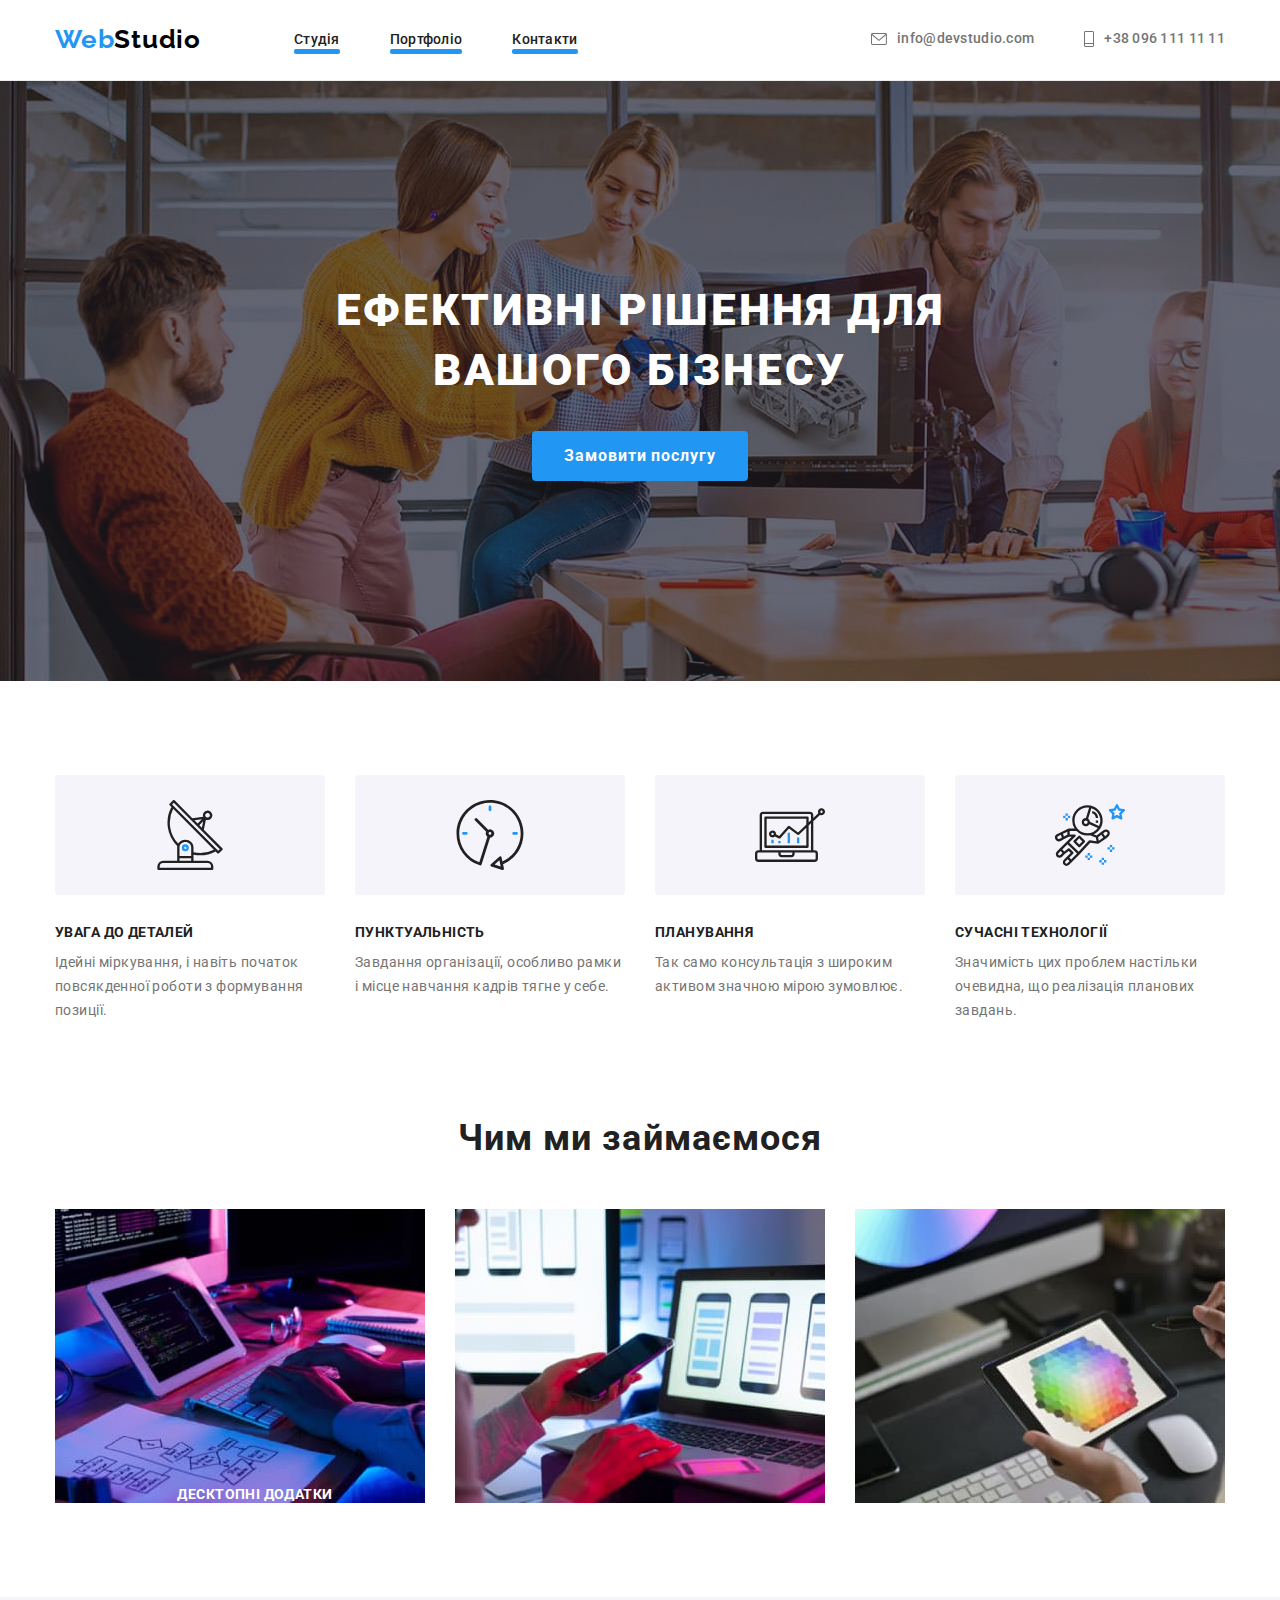
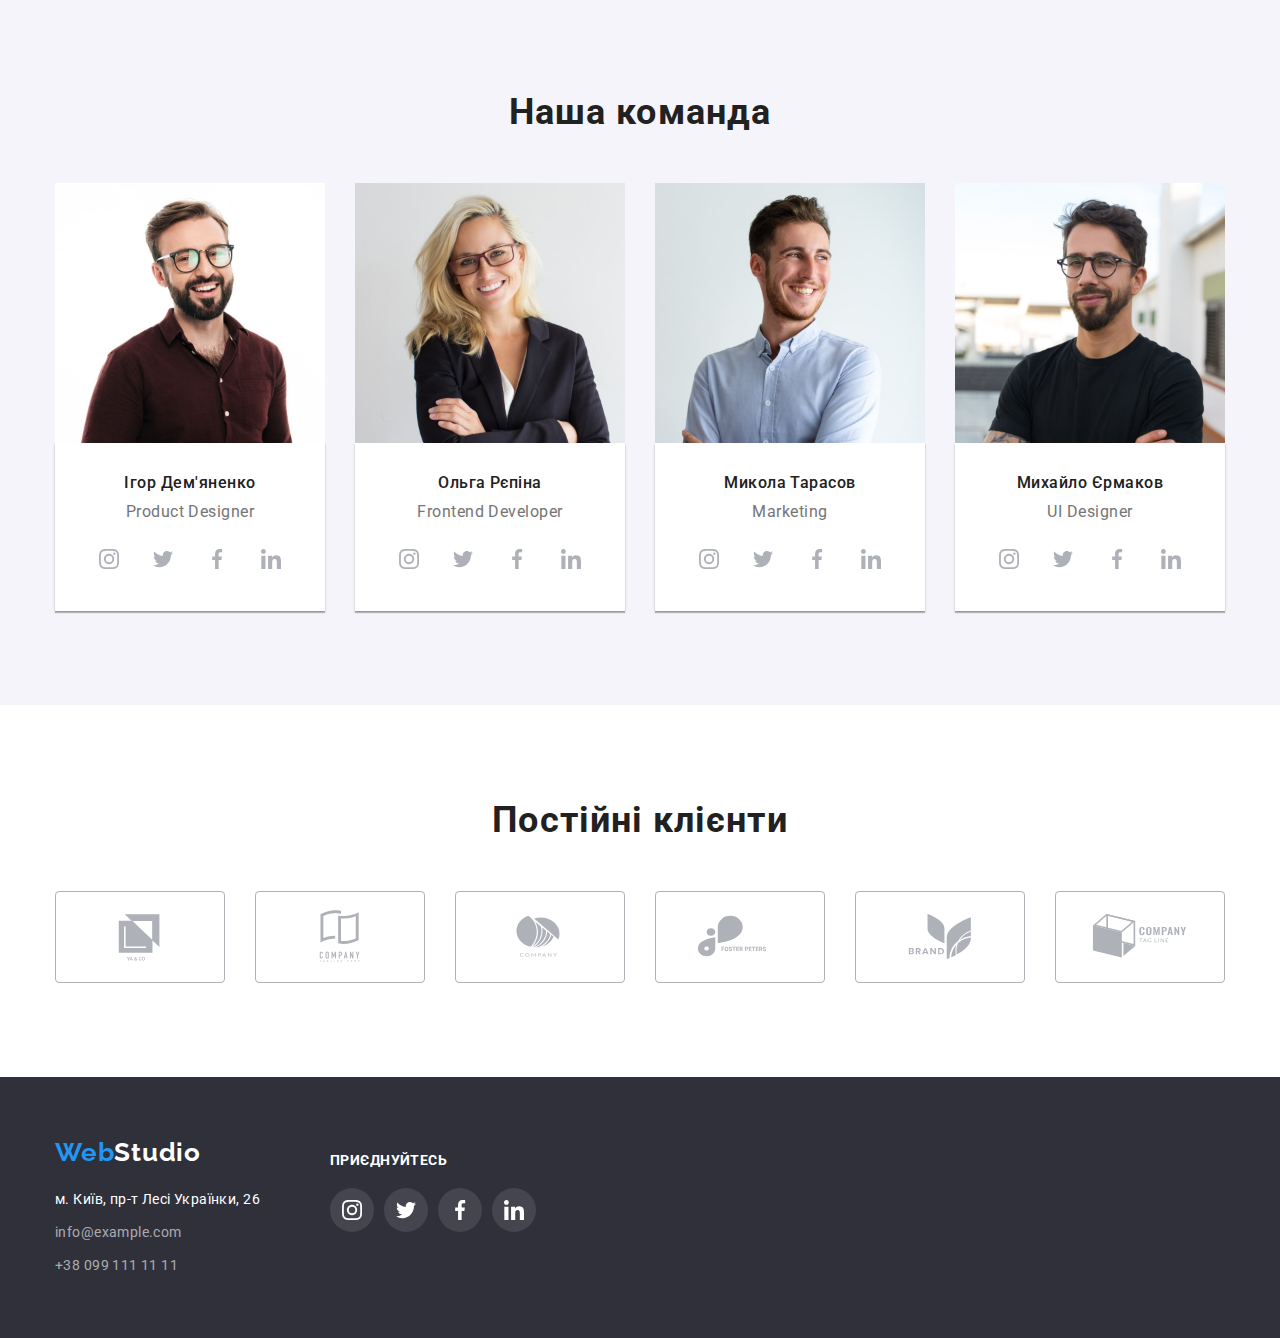
==== index.html @ d3d59241 "start hw6" ====
<!DOCTYPE html>
<html lang="uk">
  <head>
    <meta charset="UTF-8" />
    <meta http-equiv="X-UA-Compatible" content="IE=edge" />
    <meta name="viewport" content="width=device-width, initial-scale=1.0" />
    <link rel="preconnect" href="https://fonts.googleapis.com" />
    <link rel="preconnect" href="https://fonts.gstatic.com" crossorigin />
    <link
      href="https://fonts.googleapis.com/css2?family=Raleway:wght@700&family=Roboto:wght@400;500;700;900&display=swap"
      rel="stylesheet"
    />
    <title>Студія</title>
    <link rel="preconnect" href="https://fonts.googleapis.com" />
    <link rel="preconnect" href="https://fonts.gstatic.com" crossorigin />
    <link
      href="https://fonts.googleapis.com/css2?family=Raleway:wght@700&family=Roboto:wght@400;500;700;900&display=swap"
      rel="stylesheet"
    />
    <link
      rel="stylesheet"
      href="https://cdnjs.cloudflare.com/ajax/libs/modern-normalize/1.1.0/modern-normalize.min.css"
    />
    <link rel="stylesheet" href="./js/modal.js" />
    <link rel="stylesheet" href="./css/styles.css" />
  </head>
  <body>
    <!--Header-->
    <header class="header">
      <div class="container header-border">
        <nav class="header-nav">
          <a class="logo link" href="index.html"
            ><span class="logo-span">Web</span>Studio</a
          >
          <ul class="header-list list">
            <li class="header-item">
              <a class="header-link link" href="index.html">Студія</a>
            </li>
            <li class="header-item">
              <a class="header-link link" href="portfolio.html">Портфоліо</a>
            </li>
            <li class="header-item">
              <a class="header-link link" href="">Контакти</a>
            </li>
          </ul>
          <ul class="header-list-link list">
            <li class="header-item">
              <a class="header-link-mail link" href="">
                <svg class="header-link-icon" width="16" height="12">
                  <use
                    class="icon-header"
                    href="./images/icons-sprite.svg#mail"
                  ></use></svg
                >info@devstudio.com</a
              >
            </li>
            <li class="header-item">
              <a class="header-link-tell link" href="tel:">
                <svg class="header-link-icon" width="10" height="16">
                  <use
                    class="icon-header"
                    href="./images/icons-sprite.svg#tell"
                  ></use></svg
                >+38 096 111 11 11</a
              >
            </li>
          </ul>
        </nav>
      </div>
    </header>
    <main>
      <!--Hero-->
      <section class="hero section">
        <div class="container">
          <h1 class="hero-title">Ефективні рішення для вашого бізнесу</h1>
          <button class="hero-btn" type="button">Замовити послугу</button>
        </div>
      </section>
      <!--Soft Skills-->
      <section class="soft-skills section">
        <div class="container">
          <ul class="soft-skills-list list">
            <li class="soft-skills-item">
              <div class="soft-box">
                <svg class="icon-soft" width="70" height="70">
                  <use href="./images/icons-sprite.svg#antenna"></use>
                </svg>
              </div>
              <h3 class="soft-skills-title">Увага до деталей</h3>
              <p class="soft-skills-text">
                Ідейні міркування, і навіть початок повсякденної роботи з
                формування позиції.
              </p>
            </li>
            <li class="soft-skills-item">
              <div class="soft-box">
                <svg class="icon-soft" width="70" height="70">
                  <use href="./images/icons-sprite.svg#clock"></use>
                </svg>
              </div>
              <h3 class="soft-skills-title">Пунктуальність</h3>
              <p class="soft-skills-text">
                Завдання організації, особливо рамки і місце навчання кадрів
                тягне у себе.
              </p>
            </li>
            <li class="soft-skills-item">
              <div class="soft-box">
                <svg class="icon-soft" width="70" height="70">
                  <use href="./images/icons-sprite.svg#diagram"></use>
                </svg>
              </div>
              <h3 class="soft-skills-title">Планування</h3>
              <p class="soft-skills-text">
                Так само консультація з широким активом значною мірою зумовлює.
              </p>
            </li>
            <li class="soft-skills-item">
              <div class="soft-box">
                <svg class="icon-soft" width="70" height="70">
                  <use href="./images/icons-sprite.svg#astronaut"></use>
                </svg>
              </div>
              <h3 class="soft-skills-title">Сучасні технології</h3>
              <p class="soft-skills-text">
                Значимість цих проблем настільки очевидна, що реалізація
                планових завдань.
              </p>
            </li>
          </ul>
        </div>
      </section>
      <!--About-->
      <section class="about section">
        <div class="container">
          <h2 class="about-title">Чим ми займаємося</h2>
          <ul class="about-list list">
            <div class="about-thumb">
              <li class="about-item">
                <img
                  class="work-img"
                  src="./images/img-1.jpg"
                  alt="Пише код"
                  width="370"
                />
              </li>
              <p class="about-text">Десктопні додатки</p>
            </div>
            <li class="about-item">
              <img
                class="work-img"
                src="./images/img-2.jpg"
                alt="Дизайн на телефоні"
                width="370"
                height="294"
              />
            </li>
            <li class="about-item">
              <img
                class="work-img"
                src="./images/img-3.jpg"
                alt="Вибір кольору"
                width="370"
                height="294"
              />
            </li>
          </ul>
        </div>
      </section>
      <!--Team-->
      <section class="team section">
        <div class="container">
          <h2 class="team-title">Наша команда</h2>
          <ul class="team-list list">
            <li class="team-item">
              <img
                class="team-image"
                src="./images/photo-1.jpg"
                alt="Ігор"
                width="270"
                height="260"
              />
              <div class="team-box">
                <h3 class="team-title-name">Ігор Дем'яненко</h3>
                <p class="team-text">Product Designer</p>
                <ul class="team-soc-list list">
                  <li class="team-soc-item">
                    <a class="team-soc-link" href="">
                      <svg class="team-icon" width="20" height="20">
                        <use href="./images/icons-sprite.svg#instagram"></use>
                      </svg>
                    </a>
                  </li>
                  <li class="team-soc-item">
                    <a class="team-soc-link" href="">
                      <svg class="team-icon" width="20" height="20">
                        <use href="./images/icons-sprite.svg#twitter"></use>
                      </svg>
                    </a>
                  </li>
                  <li class="team-soc-item">
                    <a class="team-soc-link" href="">
                      <svg class="team-icon" width="20" height="20">
                        <use href="./images/icons-sprite.svg#facebook"></use>
                      </svg>
                    </a>
                  </li>
                  <li class="team-soc-item">
                    <a class="team-soc-link" href="">
                      <svg class="team-icon" width="20" height="20">
                        <use href="./images/icons-sprite.svg#linkedin"></use>
                      </svg>
                    </a>
                  </li>
                </ul>
              </div>
            </li>
            <li class="team-item">
              <img
                class="team-image"
                src="./images/photo-2.jpg"
                alt="Ольга"
                width="270"
                height="260"
              />
              <div class="team-box">
                <h3 class="team-title-name">Ольга Рєпіна</h3>
                <p class="team-text">Frontend Developer</p>
                <ul class="team-soc-list list">
                  <li class="team-soc-item">
                    <a class="team-soc-link" href="">
                      <svg class="team-icon" width="20" height="20">
                        <use href="./images/icons-sprite.svg#instagram"></use>
                      </svg>
                    </a>
                  </li>
                  <li class="team-soc-item">
                    <a class="team-soc-link" href="">
                      <svg class="team-icon" width="20" height="20">
                        <use href="./images/icons-sprite.svg#twitter"></use>
                      </svg>
                    </a>
                  </li>
                  <li class="team-soc-item">
                    <a class="team-soc-link" href="">
                      <svg class="team-icon" width="20" height="20">
                        <use href="./images/icons-sprite.svg#facebook"></use>
                      </svg>
                    </a>
                  </li>
                  <li class="team-soc-item">
                    <a class="team-soc-link" href="">
                      <svg class="team-icon" width="20" height="20">
                        <use href="./images/icons-sprite.svg#linkedin"></use>
                      </svg>
                    </a>
                  </li>
                </ul>
              </div>
            </li>
            <li class="team-item">
              <img
                class="team-image"
                src="./images/photo-3.jpg"
                alt="Микола"
                width="270"
                height="260"
              />
              <div class="team-box">
                <h3 class="team-title-name">Микола Тарасов</h3>
                <p class="team-text">Marketing</p>
                <ul class="team-soc-list list">
                  <li class="team-soc-item">
                    <a class="team-soc-link" href="">
                      <svg class="team-icon" width="20" height="20">
                        <use href="./images/icons-sprite.svg#instagram"></use>
                      </svg>
                    </a>
                  </li>
                  <li class="team-soc-item">
                    <a class="team-soc-link" href="">
                      <svg class="team-icon" width="20" height="20">
                        <use href="./images/icons-sprite.svg#twitter"></use>
                      </svg>
                    </a>
                  </li>
                  <li class="team-soc-item">
                    <a class="team-soc-link" href="">
                      <svg class="team-icon" width="20" height="20">
                        <use href="./images/icons-sprite.svg#facebook"></use>
                      </svg>
                    </a>
                  </li>
                  <li class="team-soc-item">
                    <a class="team-soc-link" href="">
                      <svg class="team-icon" width="20" height="20">
                        <use href="./images/icons-sprite.svg#linkedin"></use>
                      </svg>
                    </a>
                  </li>
                </ul>
              </div>
            </li>
            <li class="team-item">
              <img
                class="team-image"
                src="./images/photo-4.jpg"
                alt="Михайло"
                width="270"
                height="260"
              />
              <div class="team-box">
                <h3 class="team-title-name">Михайло Єрмаков</h3>
                <p class="team-text">UI Designer</p>
                <ul class="team-soc-list list">
                  <li class="team-soc-item">
                    <a class="team-soc-link" href="">
                      <svg class="team-icon" width="20" height="20">
                        <use href="./images/icons-sprite.svg#instagram"></use>
                      </svg>
                    </a>
                  </li>
                  <li class="team-soc-item">
                    <a class="team-soc-link" href="">
                      <svg class="team-icon" width="20" height="20">
                        <use href="./images/icons-sprite.svg#twitter"></use>
                      </svg>
                    </a>
                  </li>
                  <li class="team-soc-item">
                    <a class="team-soc-link" href="">
                      <svg class="team-icon" width="20" height="20">
                        <use href="./images/icons-sprite.svg#facebook"></use>
                      </svg>
                    </a>
                  </li>
                  <li class="team-soc-item">
                    <a class="team-soc-link" href="">
                      <svg class="team-icon" width="20" height="20">
                        <use href="./images/icons-sprite.svg#linkedin"></use>
                      </svg>
                    </a>
                  </li>
                </ul>
              </div>
            </li>
          </ul>
        </div>
      </section>
      <!-- Clients -->
      <section class="clients section">
        <div class="container">
          <h2 class="clients-title">Постійні клієнти</h2>
          <ul class="clients-list list">
            <li class="clients-item">
              <a class="clients-link" href="">
                <svg class="clients-icon" width="106" height="60">
                  <use
                    class="icon-clients"
                    href="./images/icons-sprite.svg#company-1"
                  ></use>
                </svg>
              </a>
            </li>
            <li class="clients-item">
              <a class="clients-link" href="">
                <svg class="clients-icon" width="106" height="60">
                  <use
                    class="icon-clients"
                    href="./images/icons-sprite.svg#company-2"
                  ></use>
                </svg>
              </a>
            </li>
            <li class="clients-item">
              <a class="clients-link" href="">
                <svg class="clients-icon" width="106" height="60">
                  <use
                    class="icon-clients"
                    href="./images/icons-sprite.svg#company-3"
                  ></use>
                </svg>
              </a>
            </li>
            <li class="clients-item">
              <a class="clients-link" href="">
                <svg class="clients-icon" width="106" height="60">
                  <use
                    class="icon-clients"
                    href="./images/icons-sprite.svg#company-4"
                  ></use>
                </svg>
              </a>
            </li>
            <li class="clients-item">
              <a class="clients-link" href="">
                <svg class="clients-icon" width="106" height="60">
                  <use
                    class="icon-clients"
                    href="./images/icons-sprite.svg#company-5"
                  ></use>
                </svg>
              </a>
            </li>
            <li class="clients-item">
              <a class="clients-link" href="">
                <svg class="clients-icon" width="106" height="60">
                  <use
                    class="icon-clients"
                    href="./images/icons-sprite.svg#company-6"
                  ></use>
                </svg>
              </a>
            </li>
          </ul>
        </div>
      </section>
    </main>
    <!--Footer-->
    <footer class="footer">
      <div class="container footer-flex">
        <div>
          <a class="logo link" href="index.html"
            ><span class="logo-span">Web</span
            ><span class="logo-studio-span">Studio</span></a
          >
          <address class="footer-address">
            <p class="footer-text">м. Київ, пр-т Лесі Українки, 26</p>
            <ul class="footer-list list">
              <li class="footer-list-mail">
                <a class="footer-link-mail link" href="">info@example.com</a>
              </li>
              <li class="footer-list-tell">
                <a class="footer-link-tell link" href="tel:"
                  >+38 099 111 11 11</a
                >
              </li>
            </ul>
          </address>
        </div>
        <div>
          <h2 class="footer-title title">Приєднуйтесь</h2>
          <ul class="footer-list-icon list">
            <li class="footer-item-icon">
              <a class="footer-link-icon" href="">
                <svg class="footer-icon" width="20" height="20">
                  <use href="./images/icons-sprite.svg#instagram"></use>
                </svg>
              </a>
            </li>
            <li class="footer-item-icon">
              <a class="footer-link-icon" href="">
                <svg class="footer-icon" width="20" height="20">
                  <use href="./images/icons-sprite.svg#twitter"></use>
                </svg>
              </a>
            </li>
            <li class="footer-item-icon">
              <a class="footer-link-icon" href="">
                <svg class="footer-icon" width="20" height="20">
                  <use href="./images/icons-sprite.svg#facebook"></use>
                </svg>
              </a>
            </li>
            <li class="footer-item-icon">
              <a class="footer-link-icon" href="">
                <svg class="footer-icon" width="20" height="20">
                  <use href="./images/icons-sprite.svg#linkedin"></use>
                </svg>
              </a>
            </li>
          </ul>
        </div>
      </div>
    </footer>
    <script src="./js/modal.js"></script>
  </body>
</html>
---- css/styles.css ----
:root {
  --main-color: #212121;
  --second-color: #757575;
  --btn-color: #2196f3;
  --btn-gallery-color: #f5f4fa;
  --icon-color: #afb1b8;
}

body {
  font-family: "Roboto", sans-serif;
  color: #212121;
}

h1,
h2,
h3,
h4,
h5,
h6,
p {
  margin: 0;
}

ul {
  margin: 0;
  padding-left: 0;
}

img {
  display: block;
}

.visually-hidden {
  position: absolute;
  white-space: nowrap;
  width: 1px;
  height: 1px;
  overflow: hidden;
  border: 0;
  padding: 0;
  clip: rect(0 0 0 0);
  clip-path: inset(50%);
  margin: -1px;
}

.title {
  font-style: normal;
}

.link {
  text-decoration: none;
}

.list {
  list-style: none;
}

.section {
  padding-top: 94px;
  padding-bottom: 94px;
}

.container {
  width: 1200px;
  padding-left: 15px;
  padding-right: 15px;
  margin: 0 auto;
}

/* <!--Header--> */

.logo {
  font-family: "Raleway";
  font-weight: 700;
  font-size: 26px;
  line-height: 1.19;
  letter-spacing: 0.03em;
  color: #000000;
}

.logo-span {
  color: #2196f3;
}

.header {
  padding-top: 24px;
  padding-bottom: 25px;
  margin-right: auto;
  margin-left: auto;
  max-width: 1600px;
  border-bottom: 1px solid #ececec;
}

.header-nav {
  display: flex;
  align-items: center;
  position: relative;
}

.header-list {
  display: flex;
  margin-left: 93px;
}

.header-list-link {
  display: flex;
  margin-left: auto;
}

.header-item {
  margin-right: 50px;
}

.header-item:last-child {
  margin-right: 0;
}

.header-link {
  position: relative;
  font-weight: 500;
  font-size: 14px;
  line-height: 1.14;
  letter-spacing: 0.02em;
  color: var(--main-color);
  transition-property: color;
  transition-duration: 250ms;
}

.header-link:hover,
.header-link:focus {
  color: #2196f3;
}

.header-link::after {
  position: absolute;
  content: "";
  width: 100%;
  height: 5px;
  left: 0;

  border-radius: 2px;
  background-color: var(--btn-color);
  display: block;
}

/* .header-link:hover::after {
  display: block;
} */

.header-link-tell,
.header-link-mail {
  display: flex;
  align-items: center;
  justify-content: center;
  font-weight: 500;
  font-size: 14px;
  line-height: 1.14;
  letter-spacing: 0.02em;
  color: var(--second-color);
  transition-property: color;
  transition-duration: 250ms;
}

.header-link-mail:hover,
.header-link-mail:focus {
  color: #2196f3;
}

.header-link-tell:hover,
.header-link-tell:focus {
  color: #2196f3;
}

.header-link-icon {
  display: flex;
  margin-right: 10px;
  fill: var(--second-color);
}

.icon-header {
  fill: currentColor;
}

/* <!--Hero--> */

.hero {
  margin-left: auto;
  margin-right: auto;
  max-width: 1600px;
  min-height: 600px;
  padding-top: 200px;
  padding-bottom: 200px;
  text-align: center;
  background-image: linear-gradient(
      rgba(47, 48, 58, 0.4),
      rgba(47, 48, 58, 0.4)
    ),
    url(../images/hero.jpg);
  background-color: #2f303a;
}

.hero-title {
  margin-left: auto;
  margin-right: auto;
  max-width: 696px;
  font-weight: 900;
  font-size: 44px;
  line-height: 1.36;
  letter-spacing: 0.06em;
  text-transform: uppercase;
  color: #ffffff;
}

.hero-btn {
  min-width: 216px;
  border-radius: 4px;
  border: 0;
  padding: 10px 32px 10px 32px;
  margin-top: 30px;
  font-weight: 700;
  font-size: 16px;
  line-height: 1.87;
  letter-spacing: 0.06em;
  color: #ffffff;
  cursor: pointer;
  background-color: var(--btn-color);
}

/* <!--Soft Skills--> */

.soft-skills.section {
  padding-bottom: 47px;
}

.soft-skills-list {
  display: flex;
}

.soft-skills-item {
  max-width: 270px;
  margin-right: 30px;
}

.soft-skills-item:last-child {
  margin-right: 0;
}

.soft-skills-title {
  margin-bottom: 10px;
  font-weight: 700;
  font-size: 14px;
  line-height: 1.14;
  letter-spacing: 0.03em;
  text-transform: uppercase;
  color: var(--main-color);
}

.soft-skills-text {
  font-size: 14px;
  line-height: 1.71;
  letter-spacing: 0.03em;
  color: var(--second-color);
}

.soft-box {
  display: flex;
  align-items: center;
  justify-content: center;
  height: 120px;
  margin-bottom: 30px;
  border-radius: 4px;
  background-color: var(--btn-gallery-color);
}

/* <!--About--> */

.about.section {
  padding-top: 47px;
}

.about-list {
  display: flex;
}

.about-item {
  width: 370px;
  margin-right: 30px;
}

.about-item:last-child {
  margin-right: 0;
}

.about-title {
  margin-bottom: 50px;
  font-weight: 700;
  font-size: 36px;
  line-height: 1.17;
  text-align: center;
  letter-spacing: 0.03em;
  color: var(--main-color);
}

.about-text {
  position: absolute;
  font-weight: 700;
  font-size: 14px;
  line-height: 1.14;
  text-align: center;
  letter-spacing: 0.03em;
  text-transform: uppercase;
  color: #ffffff;
  bottom: 0;
  width: 100%;
}

.about-thumb {
  position: relative;
}

/* <!--Team--> */

.team {
  background-color: var(--btn-gallery-color);
  margin-left: auto;
  margin-right: auto;
}

.team-list {
  display: flex;
}

.team-item {
  width: 270px;
  margin-right: 30px;
  background-color: #ffffff;
}

.team-item:last-child {
  margin-right: 0;
}

.team-box {
  padding-top: 30px;
  padding-bottom: 30px;
}

.team-title {
  margin-bottom: 50px;
  font-weight: 700;
  font-size: 36px;
  line-height: 1.17;
  text-align: center;
  letter-spacing: 0.03em;
  color: var(--main-color);
}

.team-title-name {
  font-weight: 500;
  font-size: 16px;
  line-height: 1.19;
  text-align: center;
  letter-spacing: 0.03em;
  color: var(--main-color);
}

.team-text {
  margin-top: 10px;
  font-size: 16px;
  line-height: 1.19;
  text-align: center;
  letter-spacing: 0.03em;
  color: var(--second-color);
}

.team-soc-list {
  display: flex;
  justify-content: center;
  gap: 10px;
  margin-top: 16px;
}

.team-soc-link {
  display: flex;
  align-items: center;
  justify-content: center;
  width: 44px;
  height: 44px;
  border-radius: 50%;
  fill: var(--icon-color);
}

.team-soc-link:hover,
.team-soc-link:focus {
  fill: #fff;
  background-color: var(--btn-color);
}

.team-box {
  box-shadow: 0px 1px 3px rgba(0, 0, 0, 0.12), 0px 1px 1px rgba(0, 0, 0, 0.14),
    0px 2px 1px rgba(0, 0, 0, 0.2);
}

/* <!-- Clients --> */

.clients-title {
  margin: 0;
  margin-bottom: 50px;
  font-weight: 700;
  font-size: 36px;
  line-height: 1.17;
  text-align: center;
  letter-spacing: 0.03em;
}

.clients-list {
  display: flex;
  gap: 30px;
}

.clients-link {
  display: flex;
  justify-content: center;
  align-items: center;
  width: 170px;
  height: 92px;
  border: 1px solid #afb1b8;
  border-radius: 4px;
  fill: var(--icon-color);
}

.clients-link:hover,
.clients-link:focus {
  fill: var(--btn-color);
  border-color: var(--btn-color);
}

/* <!--Footer--> */

.footer {
  display: flex;
  flex-wrap: wrap;
  margin-left: auto;
  margin-right: auto;
  padding-top: 60px;
  padding-bottom: 60px;
  min-height: 252px;
  background-color: #2f303a;
}

.logo-studio-span {
  color: #fff;
}

.footer-text {
  margin-top: 20px;
  font-style: normal;
  font-size: 14px;
  line-height: 1.71;
  letter-spacing: 0.03em;
  color: #ffffff;
}

.footer-list-mail,
.footer-list-tell {
  margin-top: 9px;
}

.footer-link-tell,
.footer-link-mail {
  font-style: normal;
  font-size: 14px;
  line-height: 1.71;
  letter-spacing: 0.03em;
  color: rgba(255, 255, 255, 0.6);
}

.footer-link-mail:hover,
.footer-link-mail:focus {
  color: #2196f3;
}

.footer-link-tell:hover,
.footer-link-tell:focus {
  color: #2196f3;
}

.footer-title {
  margin-top: 15px;
  margin-bottom: 20px;
  font-weight: 700;
  font-size: 14px;
  line-height: 16px;
  letter-spacing: 0.03em;
  text-transform: uppercase;
  color: #ffffff;
}

.footer-list-icon {
  display: flex;
  gap: 10px;
}

.footer-link-icon {
  display: flex;
  justify-content: center;
  align-items: center;
  width: 44px;
  height: 44px;
  border-radius: 50%;
  background-color: rgba(255, 255, 255, 0.1);
  fill: #fff;
}

.footer-link-icon:hover,
.footer-link-icon:focus {
  background-color: var(--btn-color);
}

.footer-flex {
  display: flex;
  gap: 70px;
}

/* <!-- Gallery --> */

.gallery-item {
  width: 370px;
  margin-right: 30px;
  margin-bottom: 30px;
  background-color: #ffffff;
}

.gallery-item:hover,
.gallery-item:focus {
  box-shadow: 0px 1px 1px rgba(0, 0, 0, 0.12), 0px 4px 4px rgba(0, 0, 0, 0.06),
    1px 4px 6px rgba(0, 0, 0, 0.16);
}

.gallery-item:nth-child(3n) {
  margin-right: 0;
}

.gallery-item:nth-child(n + 7) {
  margin-bottom: 0;
}

.gallery-btn {
  font-family: "Roboto";
  font-weight: 500;
  font-size: 16px;
  border-radius: 4px;
  padding: 6px 22px 6px 22px;
  line-height: 1.63;
  text-align: center;
  letter-spacing: 0.03em;
  cursor: pointer;
  border: 0;
  color: var(--main-color);
  background-color: var(--btn-gallery-color);
}

.gallery-btn:hover,
.gallery-btn:focus {
  background-color: var(--btn-color);
  color: #fff;
  box-shadow: 0px 3px 1px rgba(0, 0, 0, 0.1), 0px 1px 2px rgba(0, 0, 0, 0.08),
    0px 2px 2px rgba(0, 0, 0, 0.12);
}

.gallery-box {
  padding: 20px 24px;
  width: 370px;
  border: 1px solid #eeeeee;
}

.gallery-list {
  display: flex;
  flex-wrap: wrap;
  margin-top: 50px;
}

.gallery-list-btn {
  display: flex;
  justify-content: center;
}

.gallery-item-btn {
  margin-right: 8px;
}

.gallery-item-btn:last-child {
  margin-right: 0;
}

.gallery-title {
  font-weight: 700;
  font-size: 18px;
  line-height: 2;
  letter-spacing: 0.06em;
  color: var(--main-color);
}

.gallery-text {
  margin-top: 4px;
  font-size: 16px;
  line-height: 1.88;
  letter-spacing: 0.03em;
  color: var(--second-color);
}
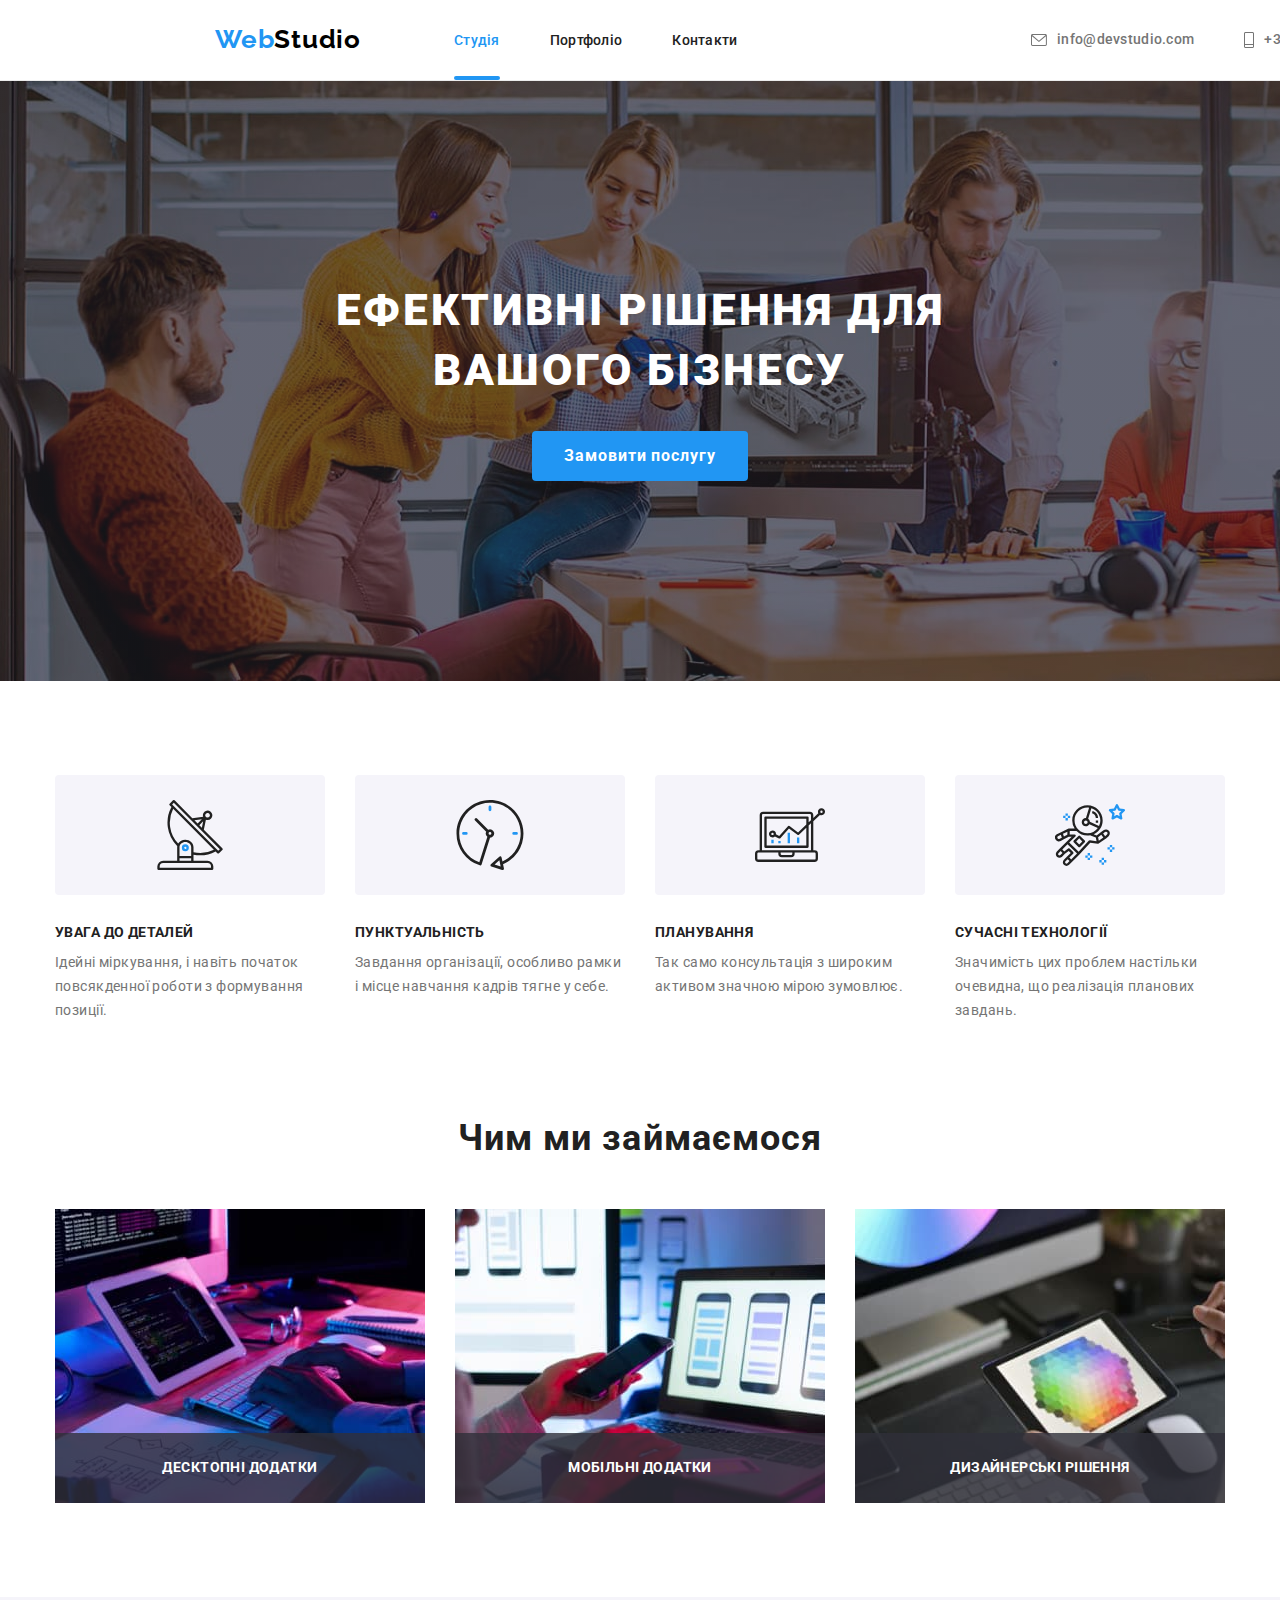
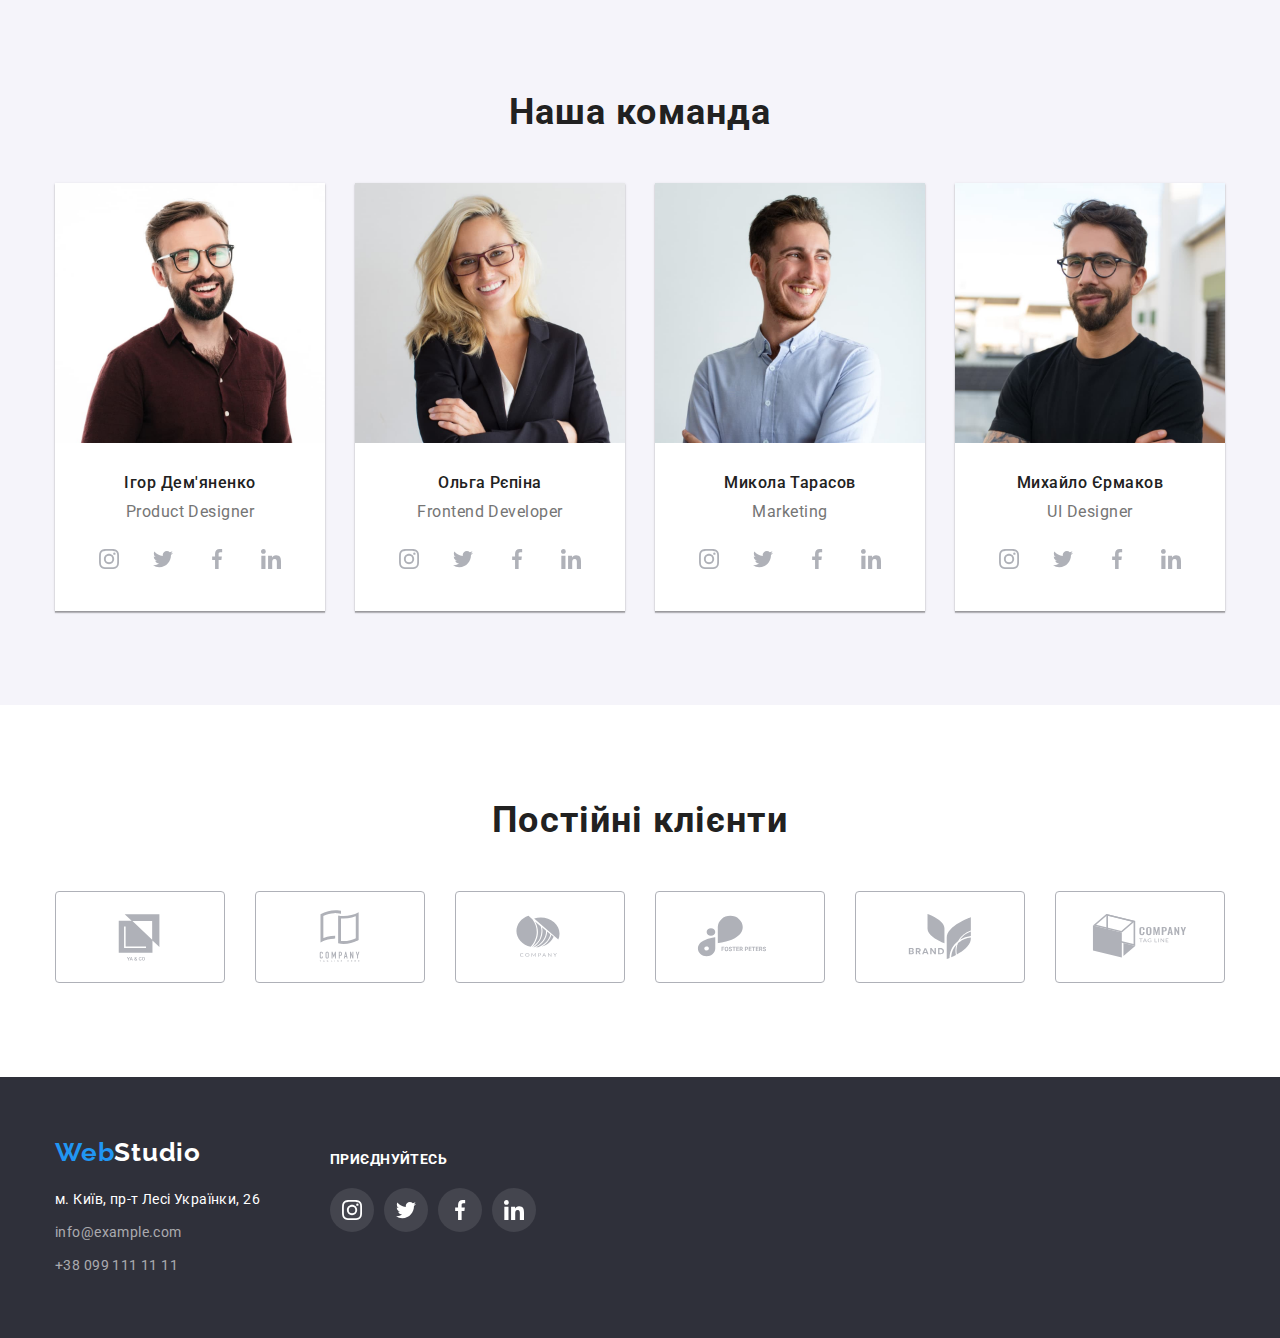
==== commit d5a2d7d1: "start hw6" ====
--- a/index.html
+++ b/index.html
@@ -34,7 +34,9 @@
           >
           <ul class="header-list list">
             <li class="header-item">
-              <a class="header-link link" href="index.html">Студія</a>
+              <a class="header-link link" href="index.html">
+                <span class="accent underline">Студія</span></a
+              >
             </li>
             <li class="header-item">
               <a class="header-link link" href="portfolio.html">Портфоліо</a>
@@ -73,7 +75,9 @@
       <section class="hero section">
         <div class="container">
           <h1 class="hero-title">Ефективні рішення для вашого бізнесу</h1>
-          <button class="hero-btn" type="button">Замовити послугу</button>
+          <button class="hero-btn" type="button" data-modal-open>
+            Замовити послугу
+          </button>
         </div>
       </section>
       <!--Soft Skills-->
@@ -135,34 +139,40 @@
         <div class="container">
           <h2 class="about-title">Чим ми займаємося</h2>
           <ul class="about-list list">
-            <div class="about-thumb">
-              <li class="about-item">
+            <li class="about-item">
+              <div class="about-thumb">
                 <img
                   class="work-img"
                   src="./images/img-1.jpg"
                   alt="Пише код"
                   width="370"
                 />
-              </li>
-              <p class="about-text">Десктопні додатки</p>
-            </div>
+                <p class="about-text">Десктопні додатки</p>
+              </div>
+            </li>
             <li class="about-item">
-              <img
-                class="work-img"
-                src="./images/img-2.jpg"
-                alt="Дизайн на телефоні"
-                width="370"
-                height="294"
-              />
+              <div class="about-thumb">
+                <img
+                  class="work-img"
+                  src="./images/img-2.jpg"
+                  alt="Дизайн на телефоні"
+                  width="370"
+                  height="294"
+                />
+                <p class="about-text">Мобільні додатки</p>
+              </div>
             </li>
             <li class="about-item">
-              <img
-                class="work-img"
-                src="./images/img-3.jpg"
-                alt="Вибір кольору"
-                width="370"
-                height="294"
-              />
+              <div class="about-thumb">
+                <img
+                  class="work-img"
+                  src="./images/img-3.jpg"
+                  alt="Вибір кольору"
+                  width="370"
+                  height="294"
+                />
+                <p class="about-text">Дизайнерські рішення</p>
+              </div>
             </li>
           </ul>
         </div>
@@ -473,6 +483,15 @@
         </div>
       </div>
     </footer>
+    <div class="backdrop is-hidden" data-modal>
+      <div class="modal">
+        <button type="button" class="modal-close" data-modal-close>
+          <svg class="modal-icon" width="18" height="18">
+            <use href="./images/icons-sprite.svg#close"></use>
+          </svg>
+        </button>
+      </div>
+    </div>
     <script src="./js/modal.js"></script>
   </body>
 </html>
--- a/css/styles.css
+++ b/css/styles.css
@@ -4,6 +4,7 @@
   --btn-color: #2196f3;
   --btn-gallery-color: #f5f4fa;
   --icon-color: #afb1b8;
+  --cubic: cubic-bezier(0.4, 0, 0.2, 1);
 }
 
 body {
@@ -72,6 +73,8 @@
 .logo {
   font-family: "Raleway";
   font-weight: 700;
+  padding-top: 24px;
+  padding-bottom: 25px;
   font-size: 26px;
   line-height: 1.19;
   letter-spacing: 0.03em;
@@ -83,11 +86,9 @@
 }
 
 .header {
-  padding-top: 24px;
-  padding-bottom: 25px;
   margin-right: auto;
   margin-left: auto;
-  max-width: 1600px;
+  width: 1600px;
   border-bottom: 1px solid #ececec;
 }
 
@@ -117,13 +118,14 @@
 
 .header-link {
   position: relative;
+  padding-top: 32px;
+  padding-bottom: 32px;
   font-weight: 500;
   font-size: 14px;
   line-height: 1.14;
   letter-spacing: 0.02em;
   color: var(--main-color);
-  transition-property: color;
-  transition-duration: 250ms;
+  transition: color 250ms var(--cubic);
 }
 
 .header-link:hover,
@@ -134,18 +136,44 @@
 .header-link::after {
   position: absolute;
   content: "";
+  display: block;
   width: 100%;
-  height: 5px;
+  height: 4px;
   left: 0;
-
+  bottom: 0;
+  border-radius: 2px;
+  transform: scaleX(0);
+  opacity: 0;
+  transition: transform 250ms var(--cubic), opacity 250ms var(--cubic),
+    background-color 250ms var(--cubic);
+}
+
+.header-link:hover::after {
+  background-color: var(--btn-color);
+  transform: scaleX(1);
+  opacity: 1;
+  transition: transform 250ms var(--cubic), opacity 250ms var(--cubic),
+    background-color 250ms var(--cubic);
+}
+
+.underline {
+  display: inline-block;
+}
+
+.underline::after {
+  position: absolute;
+  content: "";
+  width: 100%;
+  height: 4px;
+  left: 0;
+  bottom: 0;
   border-radius: 2px;
   background-color: var(--btn-color);
-  display: block;
-}
-
-/* .header-link:hover::after {
-  display: block;
-} */
+}
+
+.accent {
+  color: var(--btn-color);
+}
 
 .header-link-tell,
 .header-link-mail {
@@ -157,8 +185,7 @@
   line-height: 1.14;
   letter-spacing: 0.02em;
   color: var(--second-color);
-  transition-property: color;
-  transition-duration: 250ms;
+  transition: color 250ms var(--cubic);
 }
 
 .header-link-mail:hover,
@@ -224,6 +251,67 @@
   color: #ffffff;
   cursor: pointer;
   background-color: var(--btn-color);
+  transform: scaleX(1);
+  transition: transform 250ms var(--cubic);
+}
+
+.hero-btn:hover {
+  transform: scale(1.02);
+}
+
+.backdrop {
+  position: absolute;
+  position: fixed;
+  width: 100%;
+  height: 100%;
+  top: 0;
+  background-color: rgba(0, 0, 0, 0.2);
+  transition: opacity 250ms var(--cubic), visibility 250ms var(--cubic);
+}
+
+.modal {
+  position: absolute;
+  width: 528px;
+  height: 581px;
+  background-color: #fff;
+  border-radius: 4px;
+  top: 50%;
+  left: 50%;
+  transform: translate(-50%, -50%) scale(1);
+  transition: transform 250ms var(--cubic);
+}
+
+.backdrop.is-hidden .modal {
+  transform: translate(-50%, -50%) scale(0);
+}
+
+.modal-icon {
+  display: block;
+  margin-left: auto;
+  margin-right: auto;
+}
+
+.modal-close {
+  position: absolute;
+  cursor: pointer;
+  padding: 0;
+  border-radius: 50%;
+  width: 30px;
+  height: 30px;
+  top: 8px;
+  right: 8px;
+  border: 1px solid rgba(0, 0, 0, 0.1);
+  background-color: transparent;
+}
+
+.is-hidden {
+  opacity: 0;
+  visibility: hidden;
+  pointer-events: none;
+}
+
+.no-scroll {
+  overflow: hidden;
 }
 
 /* <!--Soft Skills--> */
@@ -303,6 +391,7 @@
 
 .about-text {
   position: absolute;
+  padding: 27px;
   font-weight: 700;
   font-size: 14px;
   line-height: 1.14;
@@ -311,7 +400,8 @@
   text-transform: uppercase;
   color: #ffffff;
   bottom: 0;
-  width: 100%;
+  width: 370px;
+  background-color: rgba(47, 48, 58, 0.8);
 }
 
 .about-thumb {
@@ -334,6 +424,8 @@
   width: 270px;
   margin-right: 30px;
   background-color: #ffffff;
+  box-shadow: 0px 1px 3px rgba(0, 0, 0, 0.12), 0px 1px 1px rgba(0, 0, 0, 0.14),
+    0px 2px 1px rgba(0, 0, 0, 0.2);
 }
 
 .team-item:last-child {
@@ -388,6 +480,7 @@
   height: 44px;
   border-radius: 50%;
   fill: var(--icon-color);
+  transition: fill 250ms var(--cubic), background-color 250ms var(--cubic);
 }
 
 .team-soc-link:hover,
@@ -397,8 +490,6 @@
 }
 
 .team-box {
-  box-shadow: 0px 1px 3px rgba(0, 0, 0, 0.12), 0px 1px 1px rgba(0, 0, 0, 0.14),
-    0px 2px 1px rgba(0, 0, 0, 0.2);
 }
 
 /* <!-- Clients --> */
@@ -427,6 +518,7 @@
   border: 1px solid #afb1b8;
   border-radius: 4px;
   fill: var(--icon-color);
+  transition: fill 250ms var(--cubic), border-color 250ms var(--cubic);
 }
 
 .clients-link:hover,
@@ -473,6 +565,7 @@
   line-height: 1.71;
   letter-spacing: 0.03em;
   color: rgba(255, 255, 255, 0.6);
+  transition: color 250ms var(--cubic);
 }
 
 .footer-link-mail:hover,
@@ -490,7 +583,7 @@
   margin-bottom: 20px;
   font-weight: 700;
   font-size: 14px;
-  line-height: 16px;
+  line-height: 1.14;
   letter-spacing: 0.03em;
   text-transform: uppercase;
   color: #ffffff;
@@ -510,6 +603,7 @@
   border-radius: 50%;
   background-color: rgba(255, 255, 255, 0.1);
   fill: #fff;
+  transition: background-color 250ms var(--cubic);
 }
 
 .footer-link-icon:hover,
@@ -529,6 +623,7 @@
   margin-right: 30px;
   margin-bottom: 30px;
   background-color: #ffffff;
+  transition: box-shadow 250ms var(--cubic);
 }
 
 .gallery-item:hover,
@@ -537,12 +632,41 @@
     1px 4px 6px rgba(0, 0, 0, 0.16);
 }
 
+.gallery-item:hover .gallery-up-text,
+.gallery-item:focus .gallery-up-text {
+  transform: translateY(0);
+}
+
 .gallery-item:nth-child(3n) {
   margin-right: 0;
 }
 
 .gallery-item:nth-child(n + 7) {
   margin-bottom: 0;
+}
+
+.gallery-up-text {
+  position: absolute;
+  display: flex;
+  justify-content: center;
+  align-items: center;
+  padding-left: 24px;
+  padding-right: 24px;
+  font-size: 18px;
+  line-height: 1.6;
+  letter-spacing: 0.03em;
+  color: #ffffff;
+  background-color: rgba(33, 150, 243, 0.9);
+  top: 0;
+  height: 100%;
+  transform: translateY(100%);
+  transition: transform 250ms var(--cubic);
+  overflow: auto;
+}
+
+.gallery-up-wrap {
+  position: relative;
+  overflow: hidden;
 }
 
 .gallery-btn {
@@ -558,6 +682,8 @@
   border: 0;
   color: var(--main-color);
   background-color: var(--btn-gallery-color);
+  transition: background-color 250ms var(--cubic), color 250ms var(--cubic),
+    box-shadow 250ms var(--cubic);
 }
 
 .gallery-btn:hover,
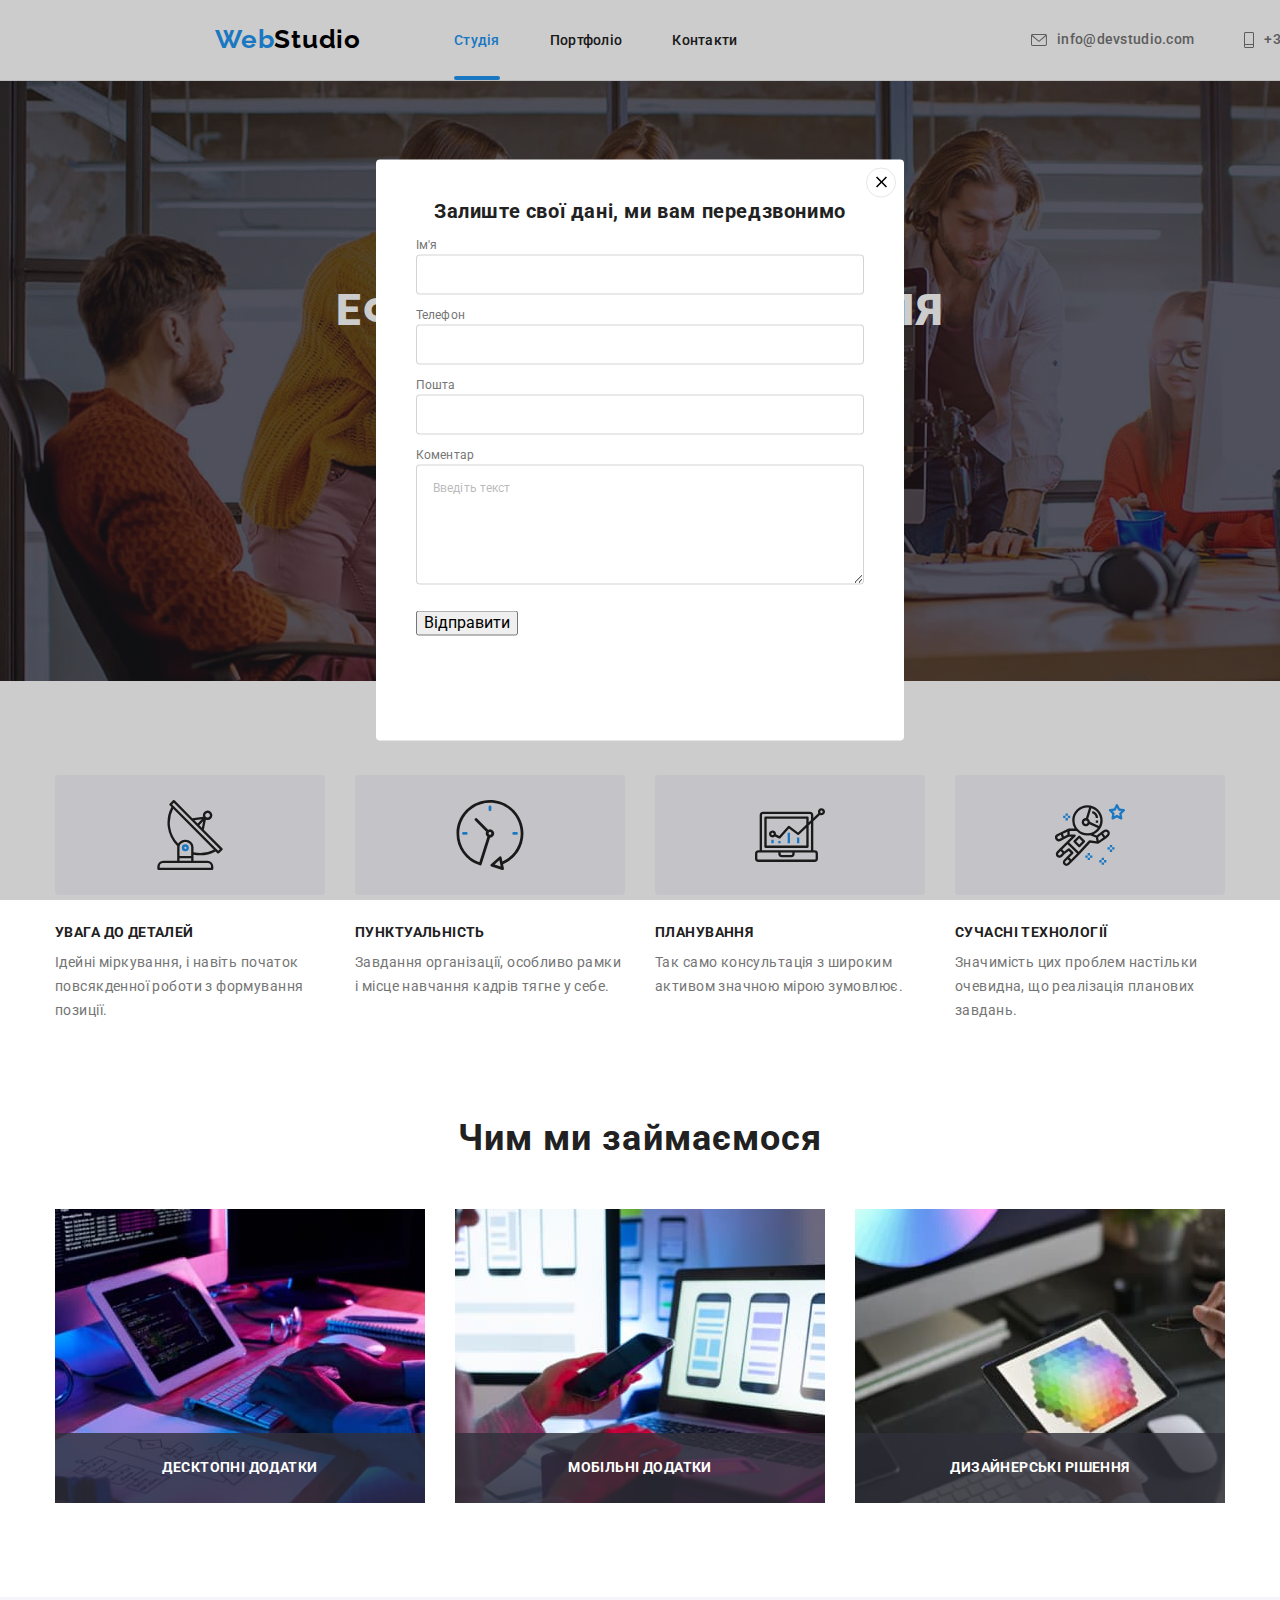
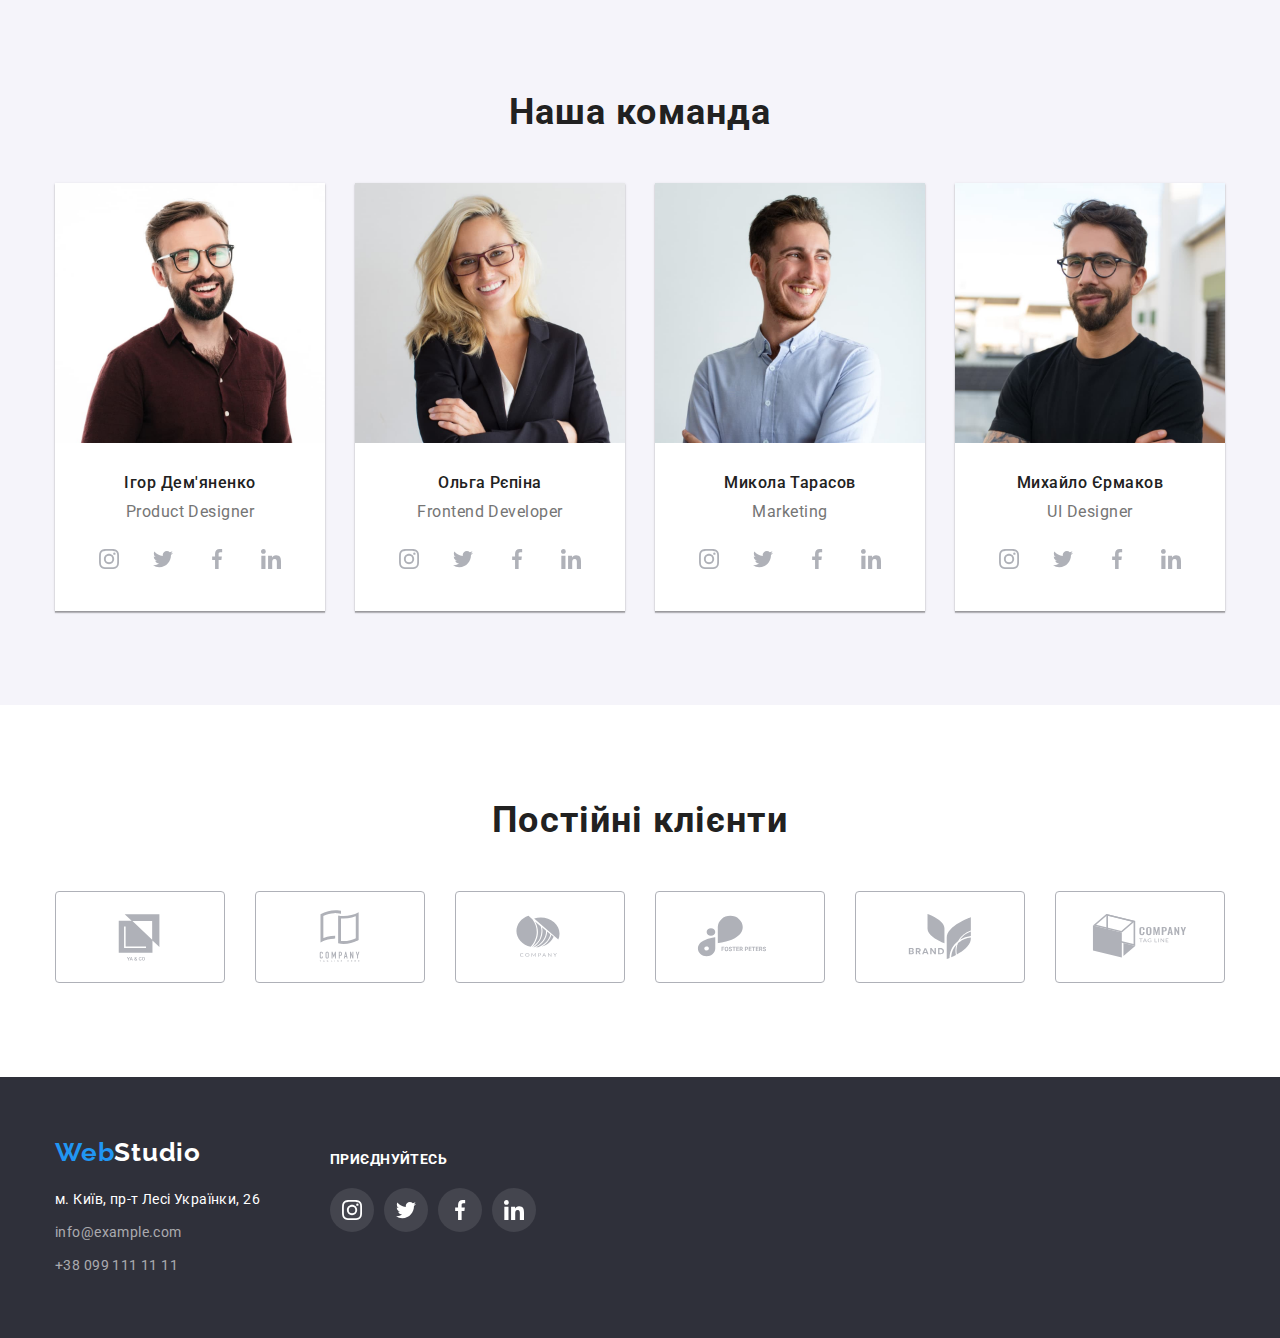
==== commit 4a1d7317: "add form" ====
--- a/index.html
+++ b/index.html
@@ -483,8 +483,55 @@
         </div>
       </div>
     </footer>
-    <div class="backdrop is-hidden" data-modal>
+    <!-- Modal -->
+    <div class="backdrop" data-modal>
       <div class="modal">
+        <p class="modal-title">Залиште свої дані, ми вам передзвонимо</p>
+        <form class="modal-form">
+          <div class="input-field">
+            <label for="user-name" class="form-label">Ім'я</label>
+            <input
+              type="text"
+              id="user-name"
+              class="form-input"
+              name="user-name"
+              required
+            />
+          </div>
+          <div class="input-field">
+            <label for="user-tel" class="form-label">Телефон </label>
+            <input
+              type="tel"
+              id="user-tel"
+              class="form-input"
+              name="user-tel"
+              required
+            />
+          </div>
+          <div class="user-field">
+            <label for="user-mail" class="form-label">Пошта </label>
+            <input
+              type="email"
+              id="user-mail"
+              class="form-input"
+              name="user-mail"
+              required
+            />
+          </div>
+
+          <label class="form-label"
+            >Коментар
+            <textarea
+              name=""
+              id=""
+              cols="30"
+              rows="10"
+              class="form-comment"
+              placeholder="Введіть текст"
+            ></textarea>
+          </label>
+          <button type="submit">Відправити</button>
+        </form>
         <button type="button" class="modal-close" data-modal-close>
           <svg class="modal-icon" width="18" height="18">
             <use href="./images/icons-sprite.svg#close"></use>
--- a/css/styles.css
+++ b/css/styles.css
@@ -259,6 +259,310 @@
   transform: scale(1.02);
 }
 
+/* <!--Soft Skills--> */
+
+.soft-skills.section {
+  padding-bottom: 47px;
+}
+
+.soft-skills-list {
+  display: flex;
+}
+
+.soft-skills-item {
+  max-width: 270px;
+  margin-right: 30px;
+}
+
+.soft-skills-item:last-child {
+  margin-right: 0;
+}
+
+.soft-skills-title {
+  margin-bottom: 10px;
+  font-weight: 700;
+  font-size: 14px;
+  line-height: 1.14;
+  letter-spacing: 0.03em;
+  text-transform: uppercase;
+  color: var(--main-color);
+}
+
+.soft-skills-text {
+  font-size: 14px;
+  line-height: 1.71;
+  letter-spacing: 0.03em;
+  color: var(--second-color);
+}
+
+.soft-box {
+  display: flex;
+  align-items: center;
+  justify-content: center;
+  height: 120px;
+  margin-bottom: 30px;
+  border-radius: 4px;
+  background-color: var(--btn-gallery-color);
+}
+
+/* <!--About--> */
+
+.about.section {
+  padding-top: 47px;
+}
+
+.about-list {
+  display: flex;
+}
+
+.about-item {
+  width: 370px;
+  margin-right: 30px;
+}
+
+.about-item:last-child {
+  margin-right: 0;
+}
+
+.about-title {
+  margin-bottom: 50px;
+  font-weight: 700;
+  font-size: 36px;
+  line-height: 1.17;
+  text-align: center;
+  letter-spacing: 0.03em;
+  color: var(--main-color);
+}
+
+.about-text {
+  position: absolute;
+  padding: 27px;
+  font-weight: 700;
+  font-size: 14px;
+  line-height: 1.14;
+  text-align: center;
+  letter-spacing: 0.03em;
+  text-transform: uppercase;
+  color: #ffffff;
+  bottom: 0;
+  width: 370px;
+  background-color: rgba(47, 48, 58, 0.8);
+}
+
+.about-thumb {
+  position: relative;
+}
+
+/* <!--Team--> */
+
+.team {
+  background-color: var(--btn-gallery-color);
+  margin-left: auto;
+  margin-right: auto;
+}
+
+.team-list {
+  display: flex;
+}
+
+.team-item {
+  width: 270px;
+  margin-right: 30px;
+  background-color: #ffffff;
+  box-shadow: 0px 1px 3px rgba(0, 0, 0, 0.12), 0px 1px 1px rgba(0, 0, 0, 0.14),
+    0px 2px 1px rgba(0, 0, 0, 0.2);
+}
+
+.team-item:last-child {
+  margin-right: 0;
+}
+
+.team-box {
+  padding-top: 30px;
+  padding-bottom: 30px;
+}
+
+.team-title {
+  margin-bottom: 50px;
+  font-weight: 700;
+  font-size: 36px;
+  line-height: 1.17;
+  text-align: center;
+  letter-spacing: 0.03em;
+  color: var(--main-color);
+}
+
+.team-title-name {
+  font-weight: 500;
+  font-size: 16px;
+  line-height: 1.19;
+  text-align: center;
+  letter-spacing: 0.03em;
+  color: var(--main-color);
+}
+
+.team-text {
+  margin-top: 10px;
+  font-size: 16px;
+  line-height: 1.19;
+  text-align: center;
+  letter-spacing: 0.03em;
+  color: var(--second-color);
+}
+
+.team-soc-list {
+  display: flex;
+  justify-content: center;
+  gap: 10px;
+  margin-top: 16px;
+}
+
+.team-soc-link {
+  display: flex;
+  align-items: center;
+  justify-content: center;
+  width: 44px;
+  height: 44px;
+  border-radius: 50%;
+  fill: var(--icon-color);
+  transition: fill 250ms var(--cubic), background-color 250ms var(--cubic);
+}
+
+.team-soc-link:hover,
+.team-soc-link:focus {
+  fill: #fff;
+  background-color: var(--btn-color);
+}
+
+.team-box {
+}
+
+/* <!-- Clients --> */
+
+.clients-title {
+  margin: 0;
+  margin-bottom: 50px;
+  font-weight: 700;
+  font-size: 36px;
+  line-height: 1.17;
+  text-align: center;
+  letter-spacing: 0.03em;
+}
+
+.clients-list {
+  display: flex;
+  gap: 30px;
+}
+
+.clients-link {
+  display: flex;
+  justify-content: center;
+  align-items: center;
+  width: 170px;
+  height: 92px;
+  border: 1px solid #afb1b8;
+  border-radius: 4px;
+  fill: var(--icon-color);
+  transition: fill 250ms var(--cubic), border-color 250ms var(--cubic);
+}
+
+.clients-link:hover,
+.clients-link:focus {
+  fill: var(--btn-color);
+  border-color: var(--btn-color);
+}
+
+/* <!--Footer--> */
+
+.footer {
+  display: flex;
+  flex-wrap: wrap;
+  margin-left: auto;
+  margin-right: auto;
+  padding-top: 60px;
+  padding-bottom: 60px;
+  min-height: 252px;
+  background-color: #2f303a;
+}
+
+.logo-studio-span {
+  color: #fff;
+}
+
+.footer-text {
+  margin-top: 20px;
+  font-style: normal;
+  font-size: 14px;
+  line-height: 1.71;
+  letter-spacing: 0.03em;
+  color: #ffffff;
+}
+
+.footer-list-mail,
+.footer-list-tell {
+  margin-top: 9px;
+}
+
+.footer-link-tell,
+.footer-link-mail {
+  font-style: normal;
+  font-size: 14px;
+  line-height: 1.71;
+  letter-spacing: 0.03em;
+  color: rgba(255, 255, 255, 0.6);
+  transition: color 250ms var(--cubic);
+}
+
+.footer-link-mail:hover,
+.footer-link-mail:focus {
+  color: #2196f3;
+}
+
+.footer-link-tell:hover,
+.footer-link-tell:focus {
+  color: #2196f3;
+}
+
+.footer-title {
+  margin-top: 15px;
+  margin-bottom: 20px;
+  font-weight: 700;
+  font-size: 14px;
+  line-height: 1.14;
+  letter-spacing: 0.03em;
+  text-transform: uppercase;
+  color: #ffffff;
+}
+
+.footer-list-icon {
+  display: flex;
+  gap: 10px;
+}
+
+.footer-link-icon {
+  display: flex;
+  justify-content: center;
+  align-items: center;
+  width: 44px;
+  height: 44px;
+  border-radius: 50%;
+  background-color: rgba(255, 255, 255, 0.1);
+  fill: #fff;
+  transition: background-color 250ms var(--cubic);
+}
+
+.footer-link-icon:hover,
+.footer-link-icon:focus {
+  background-color: var(--btn-color);
+}
+
+.footer-flex {
+  display: flex;
+  gap: 70px;
+}
+
+/* <!-- Modal --> */
+
 .backdrop {
   position: absolute;
   position: fixed;
@@ -271,6 +575,7 @@
 
 .modal {
   position: absolute;
+  padding: 40px;
   width: 528px;
   height: 581px;
   background-color: #fff;
@@ -289,6 +594,16 @@
   display: block;
   margin-left: auto;
   margin-right: auto;
+}
+
+.modal-title {
+  font-weight: 700;
+  font-size: 20px;
+  line-height: 1.15;
+  text-align: center;
+  letter-spacing: 0.03em;
+  margin-bottom: 12px;
+  color: var(--main-color);
 }
 
 .modal-close {
@@ -304,6 +619,39 @@
   background-color: transparent;
 }
 
+.form-input {
+  width: 100%;
+  height: 40px;
+  margin-bottom: 10px;
+  padding-left: 16px;
+  border: 1px solid rgba(33, 33, 33, 0.2);
+  border-radius: 4px;
+}
+
+.form-label {
+  margin-bottom: 4px;
+  font-size: 12px;
+  line-height: 1.67;
+  letter-spacing: 0.01em;
+  color: var(--second-color);
+}
+
+.form-comment {
+  width: 100%;
+  height: 120px;
+  padding: 12px 16px;
+  margin-bottom: 20px;
+  border: 1px solid rgba(33, 33, 33, 0.2);
+  border-radius: 4px;
+}
+
+.form-comment::placeholder {
+  font-size: 12px;
+  line-height: 1.67;
+  letter-spacing: 0.01em;
+  color: rgba(117, 117, 117, 0.5);
+}
+
 .is-hidden {
   opacity: 0;
   visibility: hidden;
@@ -312,308 +660,6 @@
 
 .no-scroll {
   overflow: hidden;
-}
-
-/* <!--Soft Skills--> */
-
-.soft-skills.section {
-  padding-bottom: 47px;
-}
-
-.soft-skills-list {
-  display: flex;
-}
-
-.soft-skills-item {
-  max-width: 270px;
-  margin-right: 30px;
-}
-
-.soft-skills-item:last-child {
-  margin-right: 0;
-}
-
-.soft-skills-title {
-  margin-bottom: 10px;
-  font-weight: 700;
-  font-size: 14px;
-  line-height: 1.14;
-  letter-spacing: 0.03em;
-  text-transform: uppercase;
-  color: var(--main-color);
-}
-
-.soft-skills-text {
-  font-size: 14px;
-  line-height: 1.71;
-  letter-spacing: 0.03em;
-  color: var(--second-color);
-}
-
-.soft-box {
-  display: flex;
-  align-items: center;
-  justify-content: center;
-  height: 120px;
-  margin-bottom: 30px;
-  border-radius: 4px;
-  background-color: var(--btn-gallery-color);
-}
-
-/* <!--About--> */
-
-.about.section {
-  padding-top: 47px;
-}
-
-.about-list {
-  display: flex;
-}
-
-.about-item {
-  width: 370px;
-  margin-right: 30px;
-}
-
-.about-item:last-child {
-  margin-right: 0;
-}
-
-.about-title {
-  margin-bottom: 50px;
-  font-weight: 700;
-  font-size: 36px;
-  line-height: 1.17;
-  text-align: center;
-  letter-spacing: 0.03em;
-  color: var(--main-color);
-}
-
-.about-text {
-  position: absolute;
-  padding: 27px;
-  font-weight: 700;
-  font-size: 14px;
-  line-height: 1.14;
-  text-align: center;
-  letter-spacing: 0.03em;
-  text-transform: uppercase;
-  color: #ffffff;
-  bottom: 0;
-  width: 370px;
-  background-color: rgba(47, 48, 58, 0.8);
-}
-
-.about-thumb {
-  position: relative;
-}
-
-/* <!--Team--> */
-
-.team {
-  background-color: var(--btn-gallery-color);
-  margin-left: auto;
-  margin-right: auto;
-}
-
-.team-list {
-  display: flex;
-}
-
-.team-item {
-  width: 270px;
-  margin-right: 30px;
-  background-color: #ffffff;
-  box-shadow: 0px 1px 3px rgba(0, 0, 0, 0.12), 0px 1px 1px rgba(0, 0, 0, 0.14),
-    0px 2px 1px rgba(0, 0, 0, 0.2);
-}
-
-.team-item:last-child {
-  margin-right: 0;
-}
-
-.team-box {
-  padding-top: 30px;
-  padding-bottom: 30px;
-}
-
-.team-title {
-  margin-bottom: 50px;
-  font-weight: 700;
-  font-size: 36px;
-  line-height: 1.17;
-  text-align: center;
-  letter-spacing: 0.03em;
-  color: var(--main-color);
-}
-
-.team-title-name {
-  font-weight: 500;
-  font-size: 16px;
-  line-height: 1.19;
-  text-align: center;
-  letter-spacing: 0.03em;
-  color: var(--main-color);
-}
-
-.team-text {
-  margin-top: 10px;
-  font-size: 16px;
-  line-height: 1.19;
-  text-align: center;
-  letter-spacing: 0.03em;
-  color: var(--second-color);
-}
-
-.team-soc-list {
-  display: flex;
-  justify-content: center;
-  gap: 10px;
-  margin-top: 16px;
-}
-
-.team-soc-link {
-  display: flex;
-  align-items: center;
-  justify-content: center;
-  width: 44px;
-  height: 44px;
-  border-radius: 50%;
-  fill: var(--icon-color);
-  transition: fill 250ms var(--cubic), background-color 250ms var(--cubic);
-}
-
-.team-soc-link:hover,
-.team-soc-link:focus {
-  fill: #fff;
-  background-color: var(--btn-color);
-}
-
-.team-box {
-}
-
-/* <!-- Clients --> */
-
-.clients-title {
-  margin: 0;
-  margin-bottom: 50px;
-  font-weight: 700;
-  font-size: 36px;
-  line-height: 1.17;
-  text-align: center;
-  letter-spacing: 0.03em;
-}
-
-.clients-list {
-  display: flex;
-  gap: 30px;
-}
-
-.clients-link {
-  display: flex;
-  justify-content: center;
-  align-items: center;
-  width: 170px;
-  height: 92px;
-  border: 1px solid #afb1b8;
-  border-radius: 4px;
-  fill: var(--icon-color);
-  transition: fill 250ms var(--cubic), border-color 250ms var(--cubic);
-}
-
-.clients-link:hover,
-.clients-link:focus {
-  fill: var(--btn-color);
-  border-color: var(--btn-color);
-}
-
-/* <!--Footer--> */
-
-.footer {
-  display: flex;
-  flex-wrap: wrap;
-  margin-left: auto;
-  margin-right: auto;
-  padding-top: 60px;
-  padding-bottom: 60px;
-  min-height: 252px;
-  background-color: #2f303a;
-}
-
-.logo-studio-span {
-  color: #fff;
-}
-
-.footer-text {
-  margin-top: 20px;
-  font-style: normal;
-  font-size: 14px;
-  line-height: 1.71;
-  letter-spacing: 0.03em;
-  color: #ffffff;
-}
-
-.footer-list-mail,
-.footer-list-tell {
-  margin-top: 9px;
-}
-
-.footer-link-tell,
-.footer-link-mail {
-  font-style: normal;
-  font-size: 14px;
-  line-height: 1.71;
-  letter-spacing: 0.03em;
-  color: rgba(255, 255, 255, 0.6);
-  transition: color 250ms var(--cubic);
-}
-
-.footer-link-mail:hover,
-.footer-link-mail:focus {
-  color: #2196f3;
-}
-
-.footer-link-tell:hover,
-.footer-link-tell:focus {
-  color: #2196f3;
-}
-
-.footer-title {
-  margin-top: 15px;
-  margin-bottom: 20px;
-  font-weight: 700;
-  font-size: 14px;
-  line-height: 1.14;
-  letter-spacing: 0.03em;
-  text-transform: uppercase;
-  color: #ffffff;
-}
-
-.footer-list-icon {
-  display: flex;
-  gap: 10px;
-}
-
-.footer-link-icon {
-  display: flex;
-  justify-content: center;
-  align-items: center;
-  width: 44px;
-  height: 44px;
-  border-radius: 50%;
-  background-color: rgba(255, 255, 255, 0.1);
-  fill: #fff;
-  transition: background-color 250ms var(--cubic);
-}
-
-.footer-link-icon:hover,
-.footer-link-icon:focus {
-  background-color: var(--btn-color);
-}
-
-.footer-flex {
-  display: flex;
-  gap: 70px;
 }
 
 /* <!-- Gallery --> */
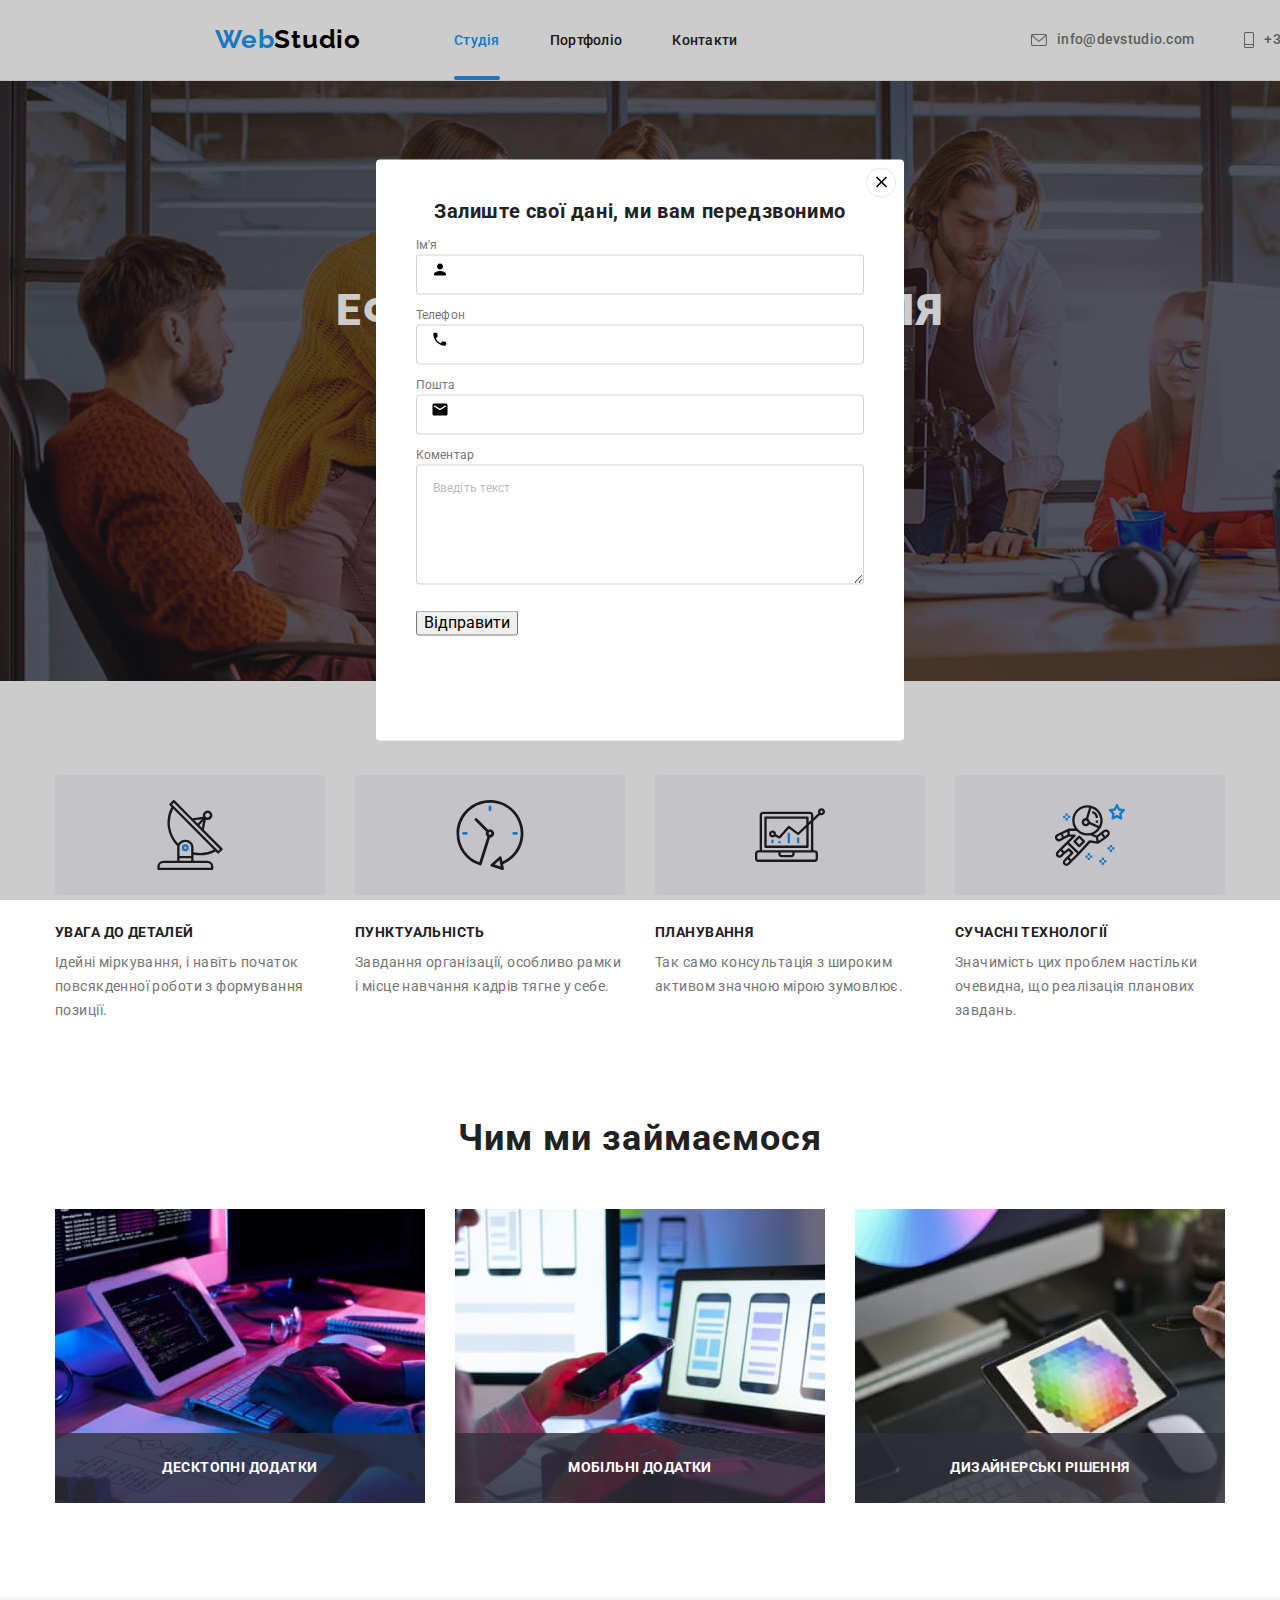
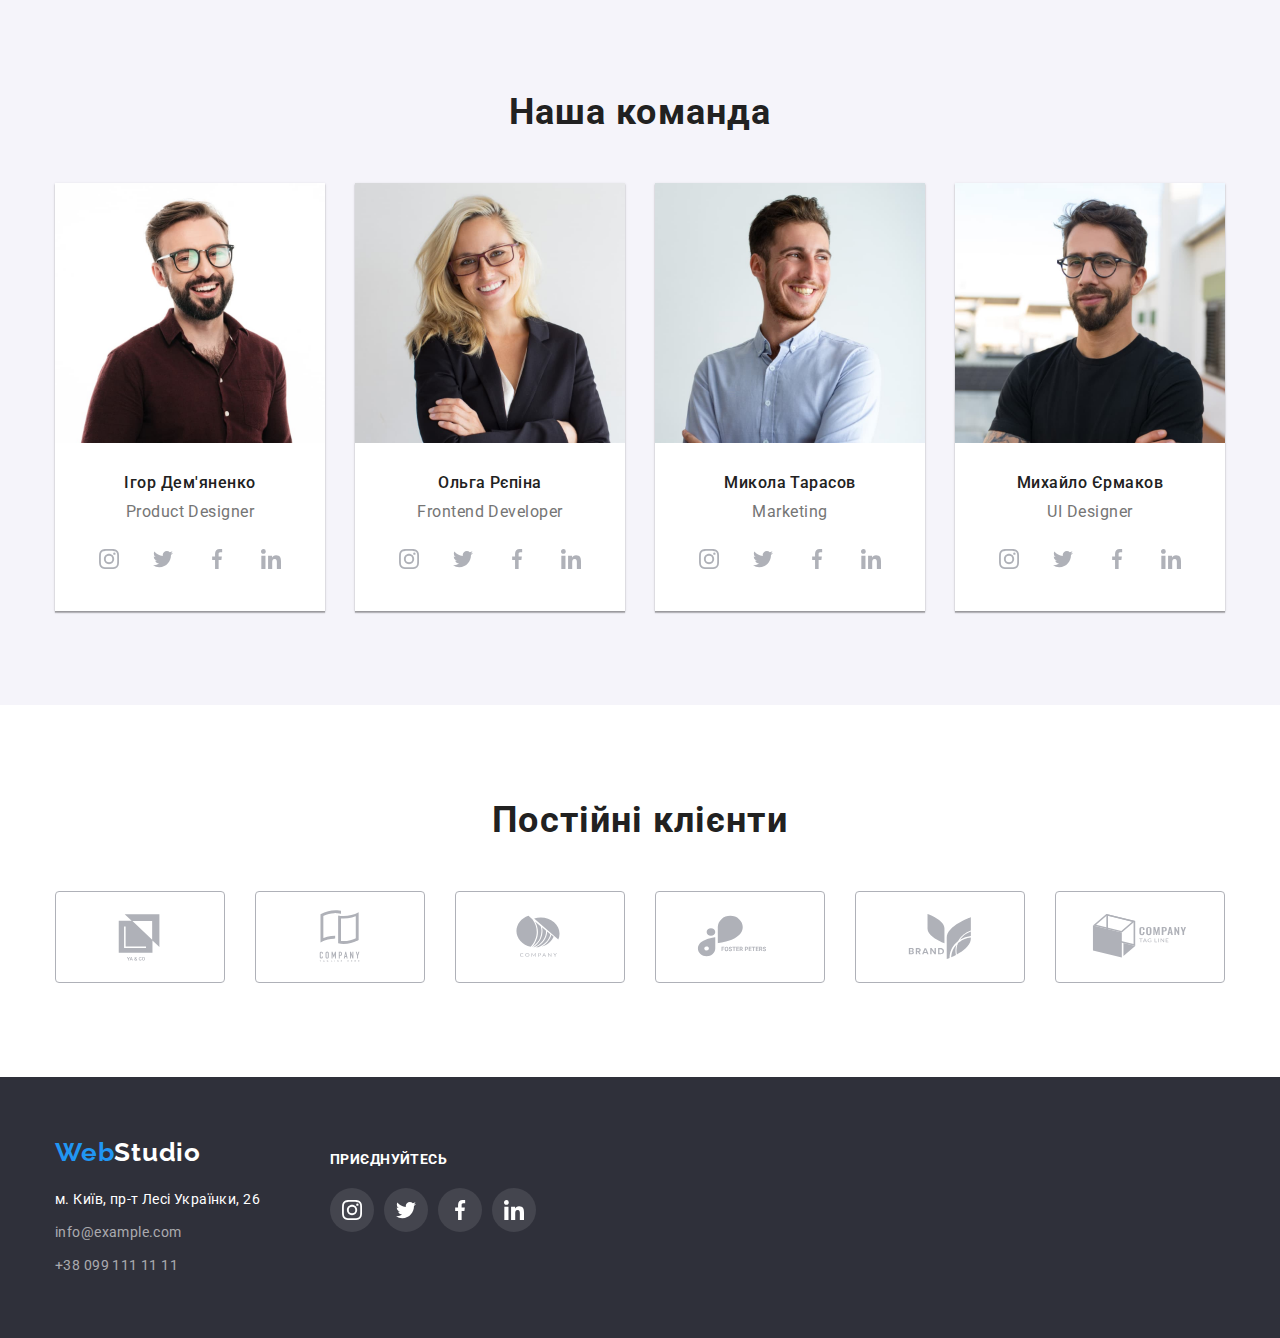
==== commit fc39bbd9: "add icon" ====
--- a/index.html
+++ b/index.html
@@ -497,19 +497,30 @@
               name="user-name"
               required
             />
+            <svg class="modal-icon" width="18" height="18">
+              <use
+                class="input-icon"
+                href="./images/icons-sprite.svg#modal-name"
+              ></use>
+            </svg>
           </div>
           <div class="input-field">
-            <label for="user-tel" class="form-label">Телефон </label>
-            <input
-              type="tel"
-              id="user-tel"
-              class="form-input"
-              name="user-tel"
-              required
-            />
+            <label for="user-tel" class="form-label">Телефон</label>
+            <div class="input-focus">
+              <input
+                type="tel"
+                id="user-tel"
+                class="form-input"
+                name="user-tel"
+                required
+              />
+              <svg class="modal-icon" width="18" height="18">
+                <use href="./images/icons-sprite.svg#modal-tel"></use>
+              </svg>
+            </div>
           </div>
-          <div class="user-field">
-            <label for="user-mail" class="form-label">Пошта </label>
+          <div class="input-field">
+            <label for="user-mail" class="form-label">Пошта</label>
             <input
               type="email"
               id="user-mail"
@@ -517,23 +528,28 @@
               name="user-mail"
               required
             />
+            <svg class="modal-icon" width="18" height="18">
+              <use href="./images/icons-sprite.svg#modal-mail"></use>
+            </svg>
+          </div>
+          <div class="user-field">
+            <label for="user-comment" class="form-label"
+              >Коментар
+              <textarea
+                name=""
+                id="user-comment"
+                cols="30"
+                rows="10"
+                class="form-comment"
+                placeholder="Введіть текст"
+              ></textarea>
+            </label>
           </div>
 
-          <label class="form-label"
-            >Коментар
-            <textarea
-              name=""
-              id=""
-              cols="30"
-              rows="10"
-              class="form-comment"
-              placeholder="Введіть текст"
-            ></textarea>
-          </label>
           <button type="submit">Відправити</button>
         </form>
         <button type="button" class="modal-close" data-modal-close>
-          <svg class="modal-icon" width="18" height="18">
+          <svg class="modal-close-icon" width="18" height="18">
             <use href="./images/icons-sprite.svg#close"></use>
           </svg>
         </button>
--- a/css/styles.css
+++ b/css/styles.css
@@ -434,9 +434,6 @@
   background-color: var(--btn-color);
 }
 
-.team-box {
-}
-
 /* <!-- Clients --> */
 
 .clients-title {
@@ -590,7 +587,7 @@
   transform: translate(-50%, -50%) scale(0);
 }
 
-.modal-icon {
+.modal-close-icon {
   display: block;
   margin-left: auto;
   margin-right: auto;
@@ -619,13 +616,30 @@
   background-color: transparent;
 }
 
+.modal-icon {
+  position: absolute;
+  left: 15px;
+  top: 50%;
+  transform: translateY(-50%);
+}
+
+.input-field {
+  position: relative;
+}
+
 .form-input {
   width: 100%;
   height: 40px;
   margin-bottom: 10px;
-  padding-left: 16px;
+  padding-left: 42px;
   border: 1px solid rgba(33, 33, 33, 0.2);
   border-radius: 4px;
+  outline: transparent;
+  transition: border-color 250ms var(--cubic);
+}
+
+.form-input:focus {
+  border-color: var(--btn-color);
 }
 
 .form-label {
@@ -643,6 +657,12 @@
   margin-bottom: 20px;
   border: 1px solid rgba(33, 33, 33, 0.2);
   border-radius: 4px;
+  outline: transparent;
+  transition: border-color 250ms var(--cubic);
+}
+
+.form-comment:focus {
+  border-color: var(--btn-color);
 }
 
 .form-comment::placeholder {
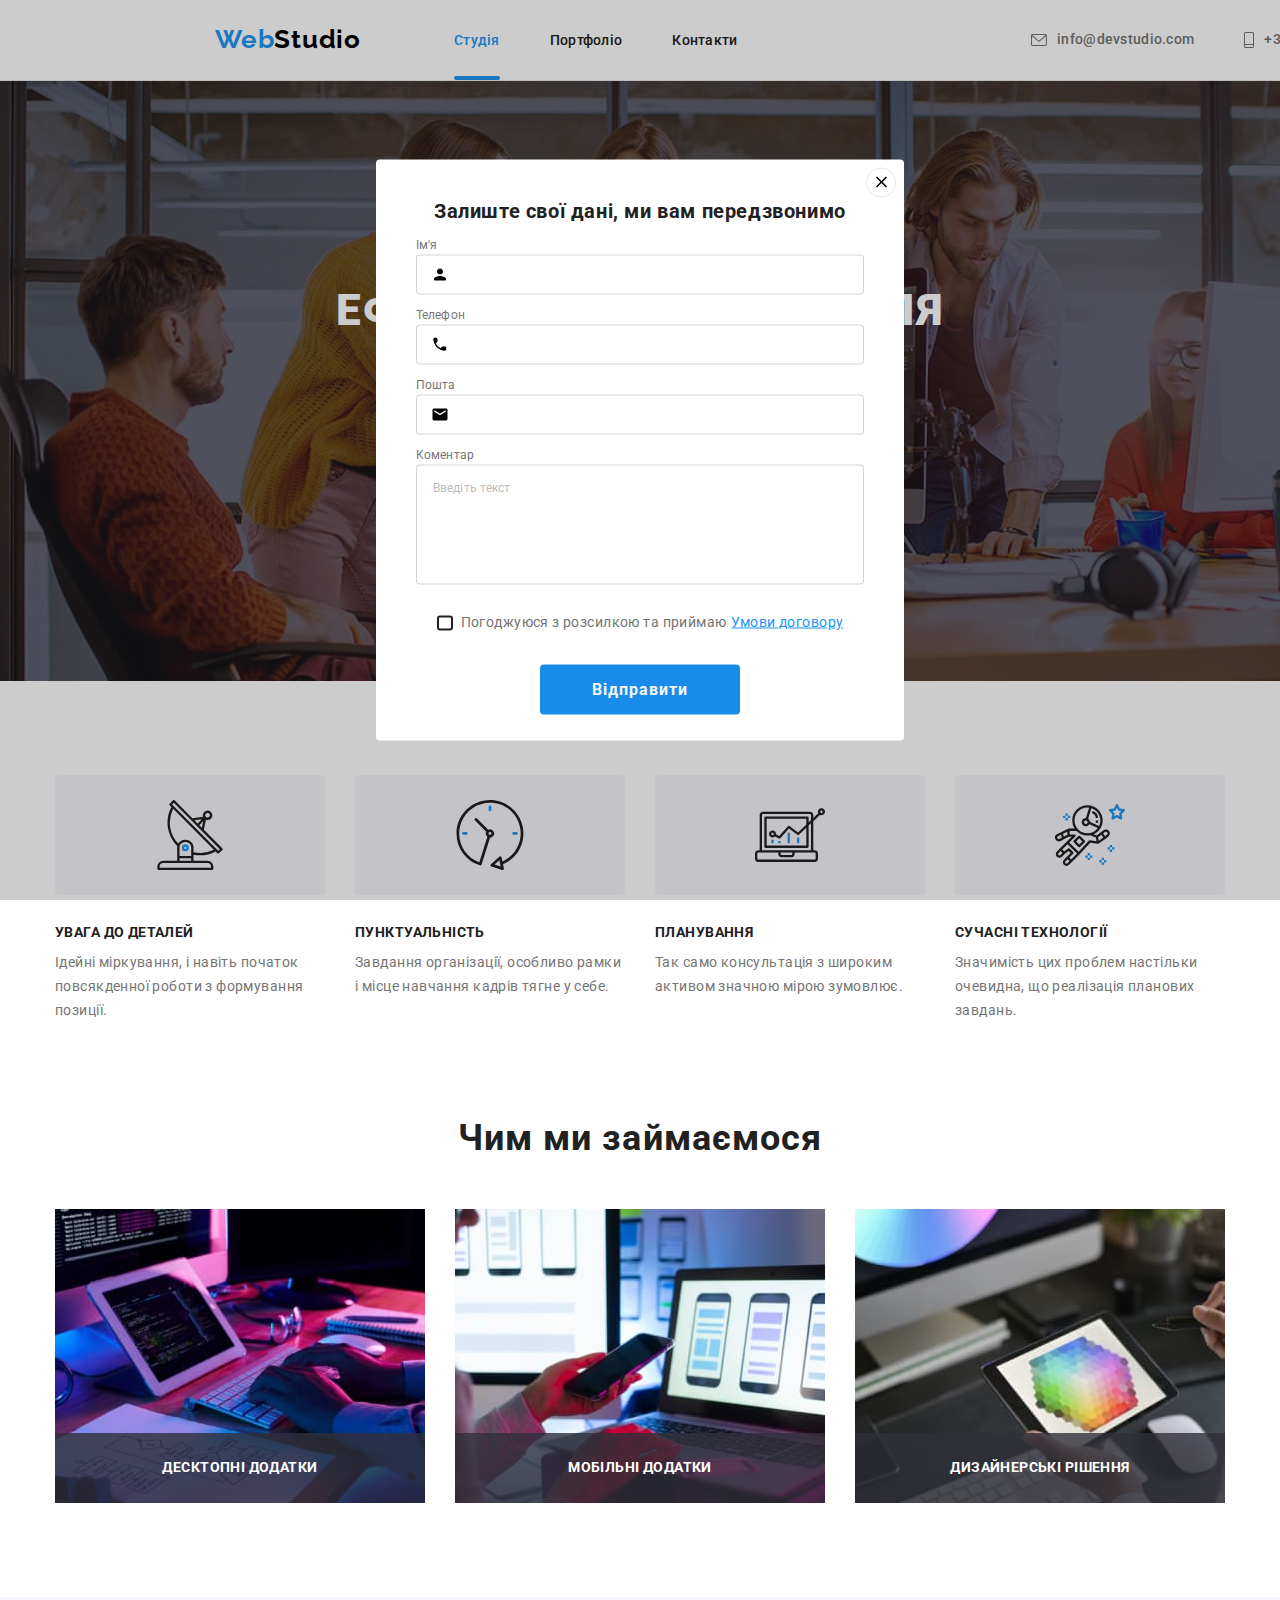
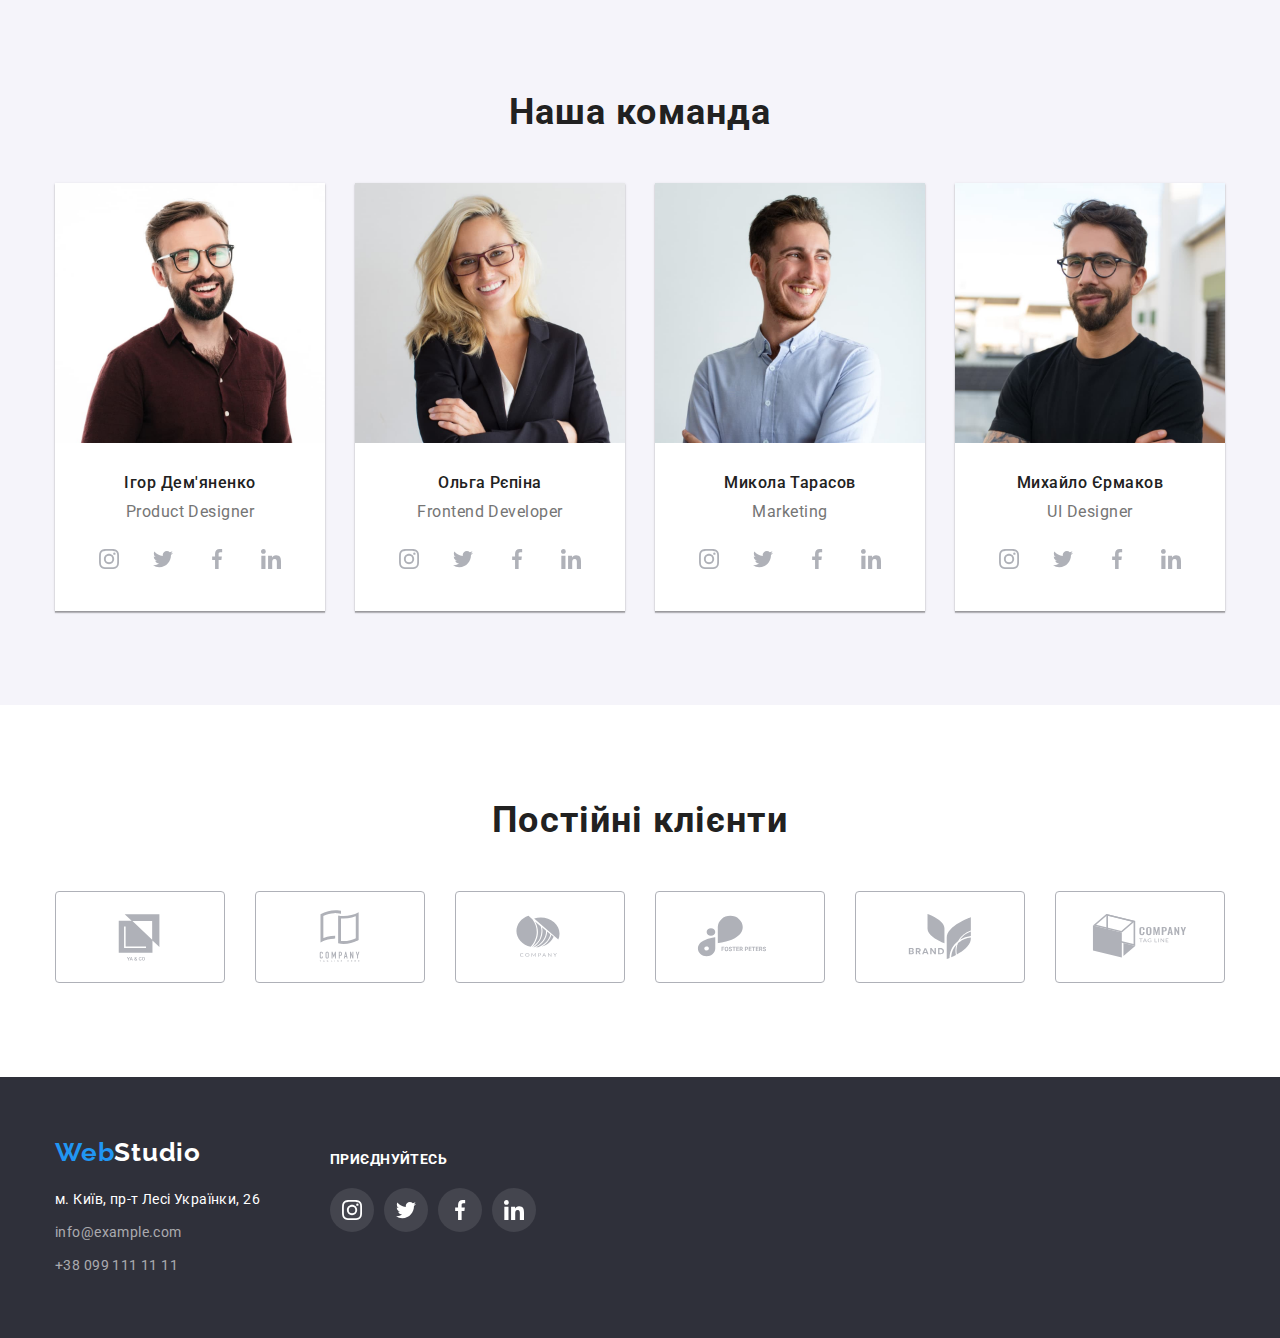
==== commit e14cf7c7: "created modal" ====
--- a/index.html
+++ b/index.html
@@ -490,23 +490,25 @@
         <form class="modal-form">
           <div class="input-field">
             <label for="user-name" class="form-label">Ім'я</label>
-            <input
-              type="text"
-              id="user-name"
-              class="form-input"
-              name="user-name"
-              required
-            />
-            <svg class="modal-icon" width="18" height="18">
-              <use
-                class="input-icon"
-                href="./images/icons-sprite.svg#modal-name"
-              ></use>
-            </svg>
+            <div class="input-wrap">
+              <input
+                type="text"
+                id="user-name"
+                class="form-input"
+                name="user-name"
+                required
+              />
+              <svg class="modal-icon" width="18" height="18">
+                <use
+                  class="input-icon"
+                  href="./images/icons-sprite.svg#modal-name"
+                ></use>
+              </svg>
+            </div>
           </div>
           <div class="input-field">
             <label for="user-tel" class="form-label">Телефон</label>
-            <div class="input-focus">
+            <div class="input-wrap">
               <input
                 type="tel"
                 id="user-tel"
@@ -521,32 +523,49 @@
           </div>
           <div class="input-field">
             <label for="user-mail" class="form-label">Пошта</label>
+            <div class="input-wrap">
+              <input
+                type="email"
+                id="user-mail"
+                class="form-input"
+                name="user-mail"
+                required
+              />
+              <svg class="modal-icon" width="18" height="18">
+                <use href="./images/icons-sprite.svg#modal-mail"></use>
+              </svg>
+            </div>
+          </div>
+          <label for="user-comment" class="form-label"
+            >Коментар
+            <textarea
+              name=""
+              id="user-comment"
+              cols="30"
+              rows="10"
+              class="form-comment"
+              placeholder="Введіть текст"
+            ></textarea>
+          </label>
+          <div class="user-policy-field">
             <input
-              type="email"
-              id="user-mail"
-              class="form-input"
-              name="user-mail"
-              required
+              type="checkbox"
+              class="user-policy visually-hidden"
+              id="user-policy"
+              name="user-policy"
+              value="true"
             />
-            <svg class="modal-icon" width="18" height="18">
-              <use href="./images/icons-sprite.svg#modal-mail"></use>
-            </svg>
-          </div>
-          <div class="user-field">
-            <label for="user-comment" class="form-label"
-              >Коментар
-              <textarea
-                name=""
-                id="user-comment"
-                cols="30"
-                rows="10"
-                class="form-comment"
-                placeholder="Введіть текст"
-              ></textarea>
+            <label for="user-policy" class="user-policy-text"
+              ><span class="user-check">
+                <svg class="check-icon" width="14" height="13">
+                  <use href="./images/icons-sprite.svg#modal-check"></use>
+                </svg>
+              </span>
+              Погоджуюся з розсилкою та приймаю
+              <a class="user-policy-link" href="">Умови договору</a>
             </label>
           </div>
-
-          <button type="submit">Відправити</button>
+          <button type="submit" class="form-btn">Відправити</button>
         </form>
         <button type="button" class="modal-close" data-modal-close>
           <svg class="modal-close-icon" width="18" height="18">
--- a/css/styles.css
+++ b/css/styles.css
@@ -591,6 +591,11 @@
   display: block;
   margin-left: auto;
   margin-right: auto;
+  transition: fill 250ms var(--cubic);
+}
+
+.modal-close-icon:hover {
+  fill: var(--btn-color);
 }
 
 .modal-title {
@@ -621,16 +626,20 @@
   left: 15px;
   top: 50%;
   transform: translateY(-50%);
+  transition: fill 250ms var(--cubic);
+}
+
+.input-wrap {
+  position: relative;
 }
 
 .input-field {
-  position: relative;
+  margin-bottom: 10px;
 }
 
 .form-input {
   width: 100%;
   height: 40px;
-  margin-bottom: 10px;
   padding-left: 42px;
   border: 1px solid rgba(33, 33, 33, 0.2);
   border-radius: 4px;
@@ -642,8 +651,11 @@
   border-color: var(--btn-color);
 }
 
+.form-input:focus + .modal-icon {
+  fill: var(--btn-color);
+}
+
 .form-label {
-  margin-bottom: 4px;
   font-size: 12px;
   line-height: 1.67;
   letter-spacing: 0.01em;
@@ -658,6 +670,7 @@
   border: 1px solid rgba(33, 33, 33, 0.2);
   border-radius: 4px;
   outline: transparent;
+  resize: none;
   transition: border-color 250ms var(--cubic);
 }
 
@@ -670,6 +683,76 @@
   line-height: 1.67;
   letter-spacing: 0.01em;
   color: rgba(117, 117, 117, 0.5);
+}
+
+.user-policy-field {
+  margin-bottom: 30px;
+  display: flex;
+  align-items: center;
+  justify-content: center;
+}
+
+.user-policy:checked + .user-policy-text span {
+  background-color: var(--btn-color);
+  fill: var(--btn-gallery-color);
+  border: none;
+}
+
+.user-policy-text {
+  display: flex;
+  align-items: center;
+  font-size: 14px;
+  line-height: 1.71;
+  letter-spacing: 0.03em;
+  cursor: pointer;
+  color: var(--second-color);
+}
+
+.user-policy-text span {
+  display: flex;
+  align-items: center;
+  justify-content: center;
+  margin-right: 8px;
+  width: 16px;
+  height: 15px;
+  border: 2px solid var(--main-color);
+  border-radius: 3px;
+  transition: background-color 250ms var(--cubic);
+}
+
+.user-policy-link {
+  margin-left: 5px;
+  color: var(--btn-color);
+}
+
+.form-btn {
+  display: flex;
+  align-items: center;
+  text-align: center;
+  margin-left: auto;
+  margin-right: auto;
+  width: 200px;
+  padding: 10px 52px;
+  font-weight: 700;
+  font-size: 16px;
+  line-height: 1.88;
+  letter-spacing: 0.06em;
+  border-radius: 4px;
+  border: none;
+  cursor: pointer;
+  color: var(--btn-gallery-color);
+  background-color: #188ce8;
+  transform: scale(1);
+  transition: transform 250ms var(--cubic), box-shadow 250ms var(--cubic);
+}
+
+.form-btn:hover {
+  transform: scale(1.01);
+  box-shadow: 0px 4px 4px rgba(0, 0, 0, 0.15);
+}
+
+.user-check {
+  fill: transparent;
 }
 
 .is-hidden {
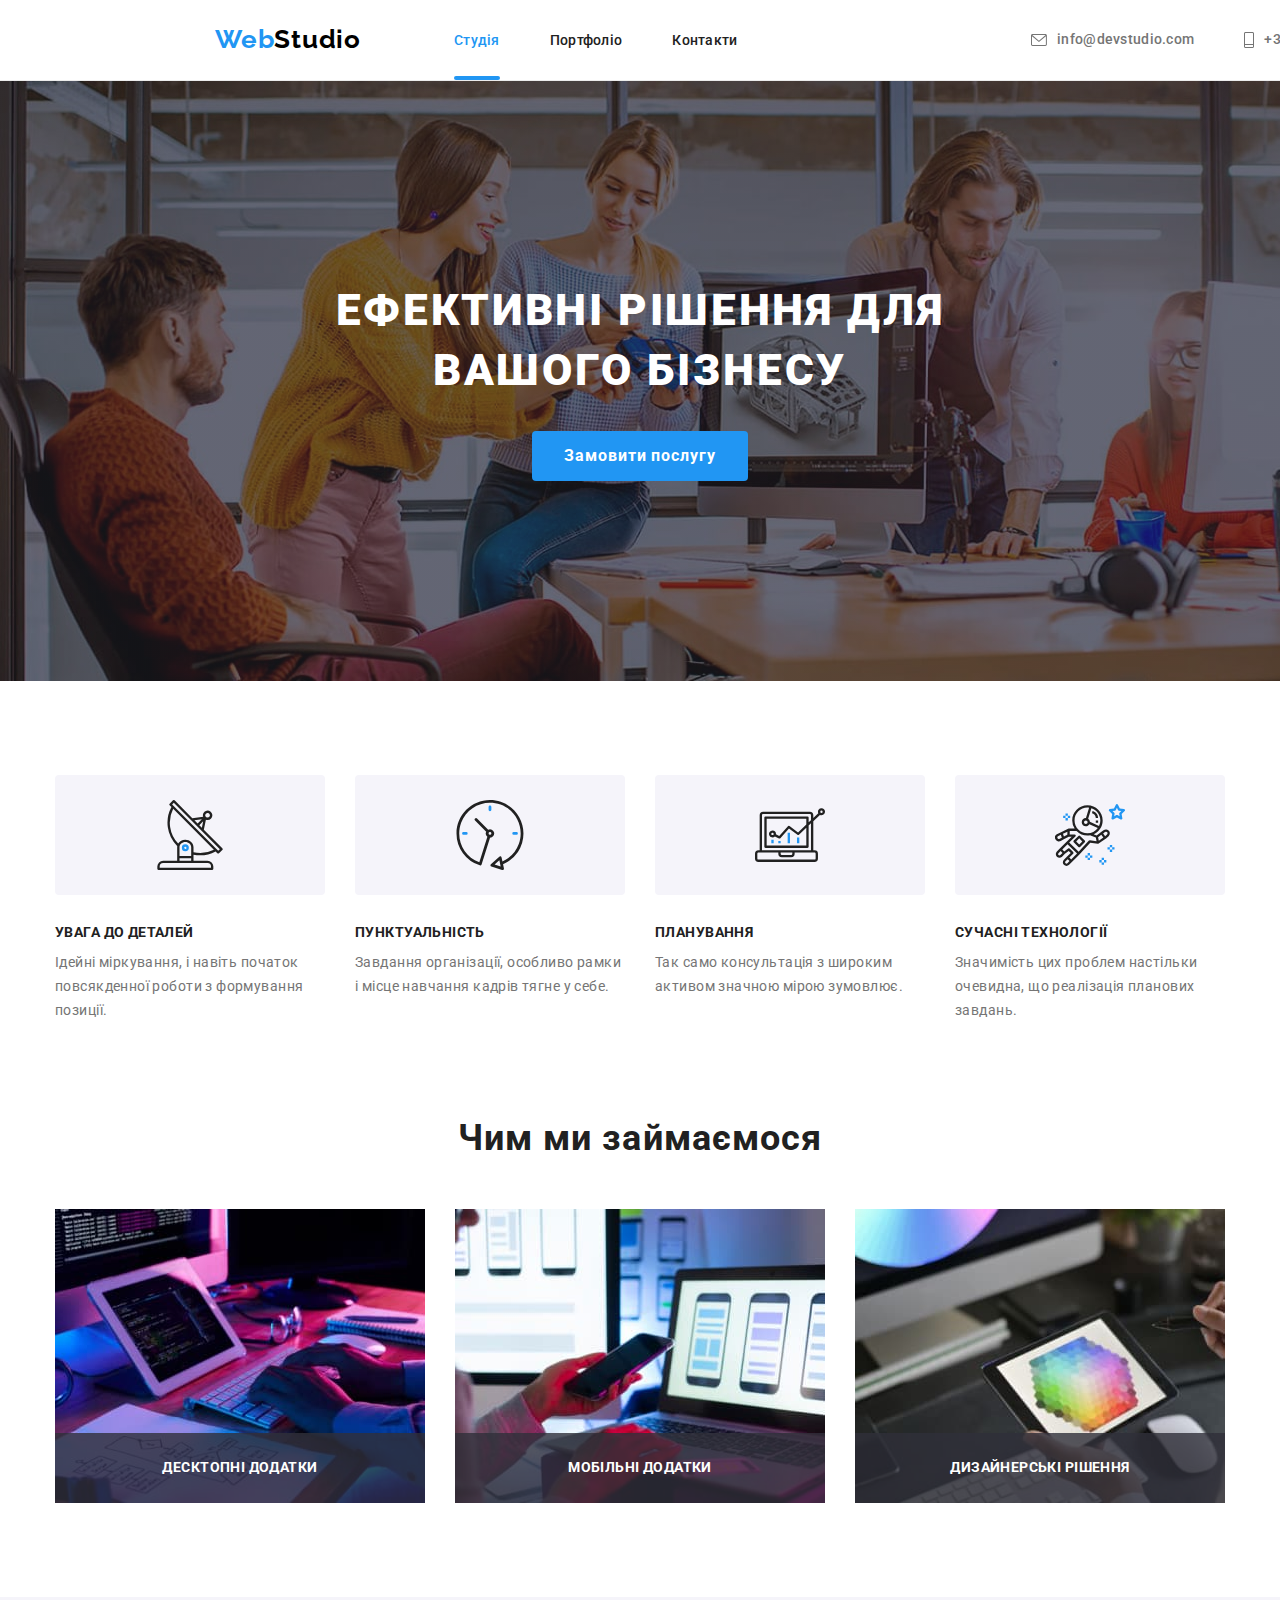
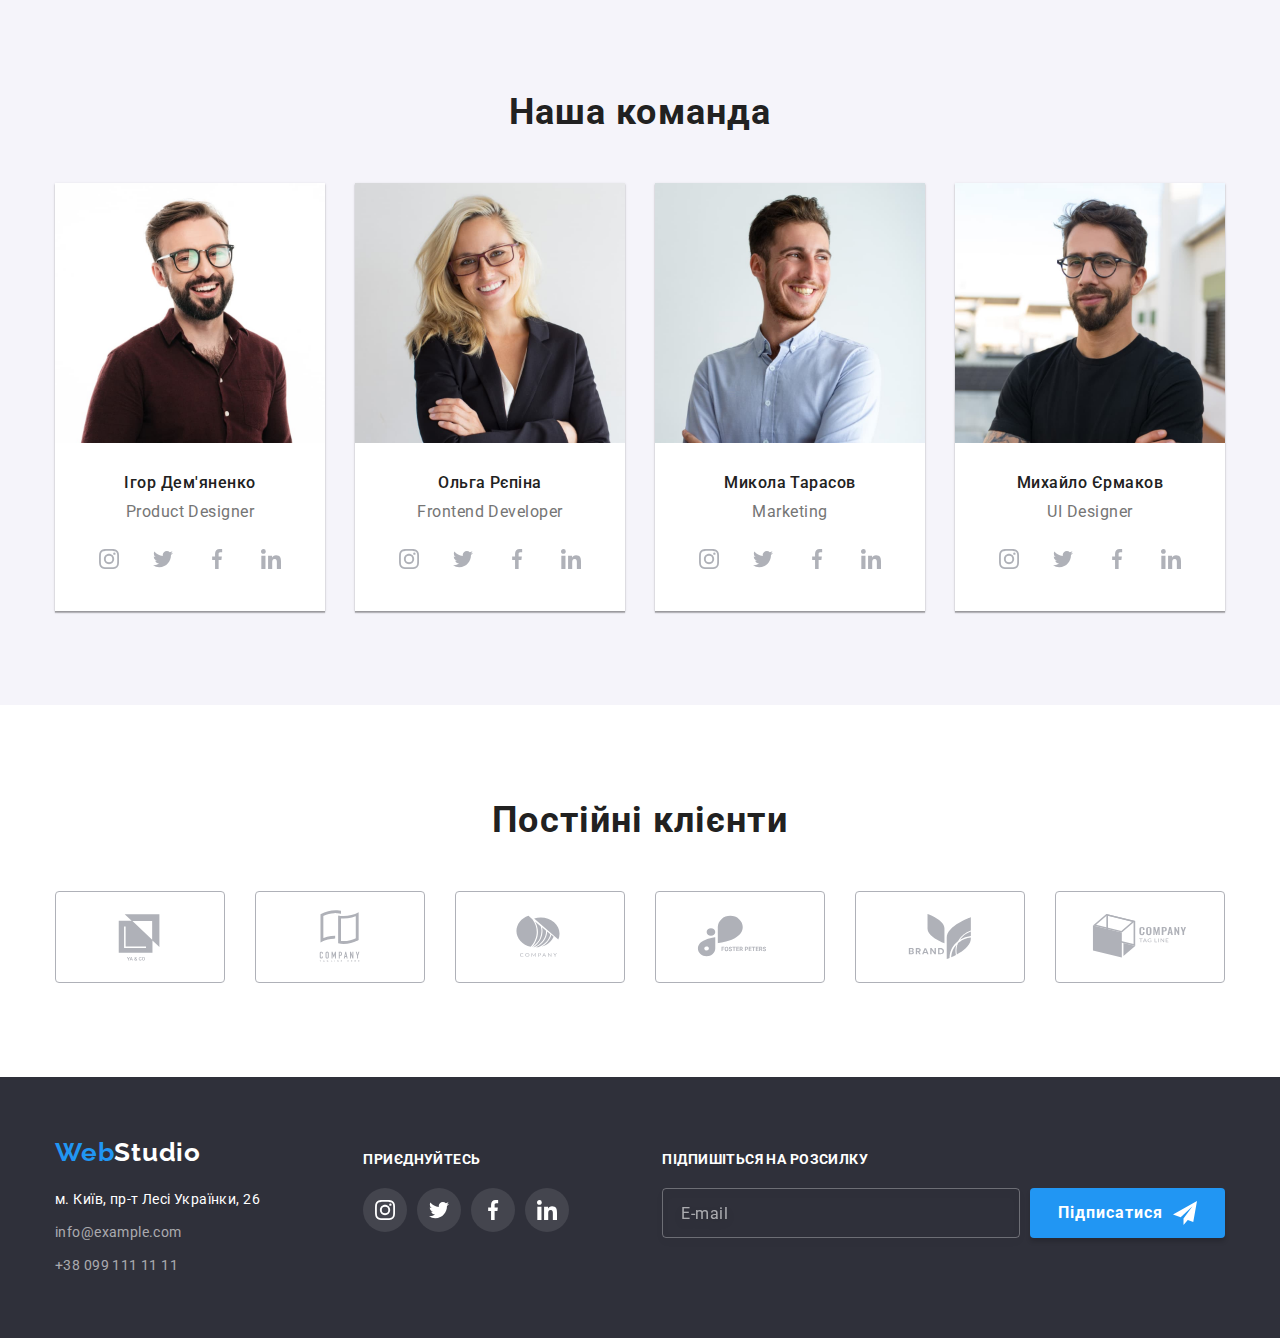
==== commit 0f284075: "did hw6" ====
--- a/index.html
+++ b/index.html
@@ -429,12 +429,12 @@
     <!--Footer-->
     <footer class="footer">
       <div class="container footer-flex">
-        <div>
+        <div class="footer-address">
           <a class="logo link" href="index.html"
             ><span class="logo-span">Web</span
             ><span class="logo-studio-span">Studio</span></a
           >
-          <address class="footer-address">
+          <address>
             <p class="footer-text">м. Київ, пр-т Лесі Українки, 26</p>
             <ul class="footer-list list">
               <li class="footer-list-mail">
@@ -448,7 +448,7 @@
             </ul>
           </address>
         </div>
-        <div>
+        <div class="footer-join">
           <h2 class="footer-title title">Приєднуйтесь</h2>
           <ul class="footer-list-icon list">
             <li class="footer-item-icon">
@@ -481,10 +481,27 @@
             </li>
           </ul>
         </div>
+        <form class="footer-sub">
+          <h2 class="footer-title title">Підпишіться на розсилку</h2>
+          <div class="footer-sub-wrap">
+            <input
+              type="text"
+              class="footer-input"
+              name="footer-sub"
+              placeholder="E-mail"
+            />
+            <button type="submit" class="btn-sub">
+              Підписатися
+              <svg class="footer-sub-icon" width="24" height="24">
+                <use href="./images/icons-sprite.svg#icon-telegram"></use>
+              </svg>
+            </button>
+          </div>
+        </form>
       </div>
     </footer>
     <!-- Modal -->
-    <div class="backdrop" data-modal>
+    <div class="backdrop is-hidden" data-modal>
       <div class="modal">
         <p class="modal-title">Залиште свої дані, ми вам передзвонимо</p>
         <form class="modal-form">
@@ -539,7 +556,7 @@
           <label for="user-comment" class="form-label"
             >Коментар
             <textarea
-              name=""
+              name="user-comment"
               id="user-comment"
               cols="30"
               rows="10"
--- a/css/styles.css
+++ b/css/styles.css
@@ -482,6 +482,10 @@
   background-color: #2f303a;
 }
 
+.footer-address {
+  width: 100%;
+}
+
 .logo-studio-span {
   color: #fff;
 }
@@ -555,7 +559,74 @@
 
 .footer-flex {
   display: flex;
-  gap: 70px;
+}
+
+.footer-join {
+  margin-left: 70px;
+}
+
+.footer-input {
+  width: 358px;
+  height: 50px;
+  border: 1px solid rgba(255, 255, 255, 0.3);
+  filter: drop-shadow(0px 4px 4px rgba(0, 0, 0, 0.15));
+  border-radius: 4px;
+  outline: none;
+  background-color: transparent;
+  color: #fff;
+  transition: border-color 250ms var(--cubic);
+}
+
+.footer-sub {
+  margin-left: 93px;
+}
+
+.footer-sub-wrap {
+  display: flex;
+}
+
+.footer-input:focus {
+  border-color: var(--btn-color);
+}
+
+.footer-input::placeholder {
+  padding-left: 16px;
+  font-size: 16px;
+  line-height: 1.25;
+  display: flex;
+  align-items: center;
+  letter-spacing: 0.03em;
+  color: rgba(255, 255, 255, 0.6);
+}
+
+.btn-sub {
+  margin-left: 10px;
+  padding: 10px 28px;
+  font-weight: 700;
+  font-size: 16px;
+  line-height: 1.88;
+  display: flex;
+  align-items: center;
+  text-align: center;
+  letter-spacing: 0.06em;
+  border: none;
+  outline: none;
+  cursor: pointer;
+  box-shadow: 0px 4px 4px rgba(0, 0, 0, 0.15);
+  border-radius: 4px;
+  background-color: var(--btn-color);
+  color: #fff;
+  transform: scale(1);
+  transition: transform 250ms var(--cubic), box-shadow 250ms var(--cubic);
+}
+
+.btn-sub:hover {
+  transform: scale(1.02);
+}
+
+.footer-sub-icon {
+  margin-left: 10px;
+  fill: #fff;
 }
 
 /* <!-- Modal --> */
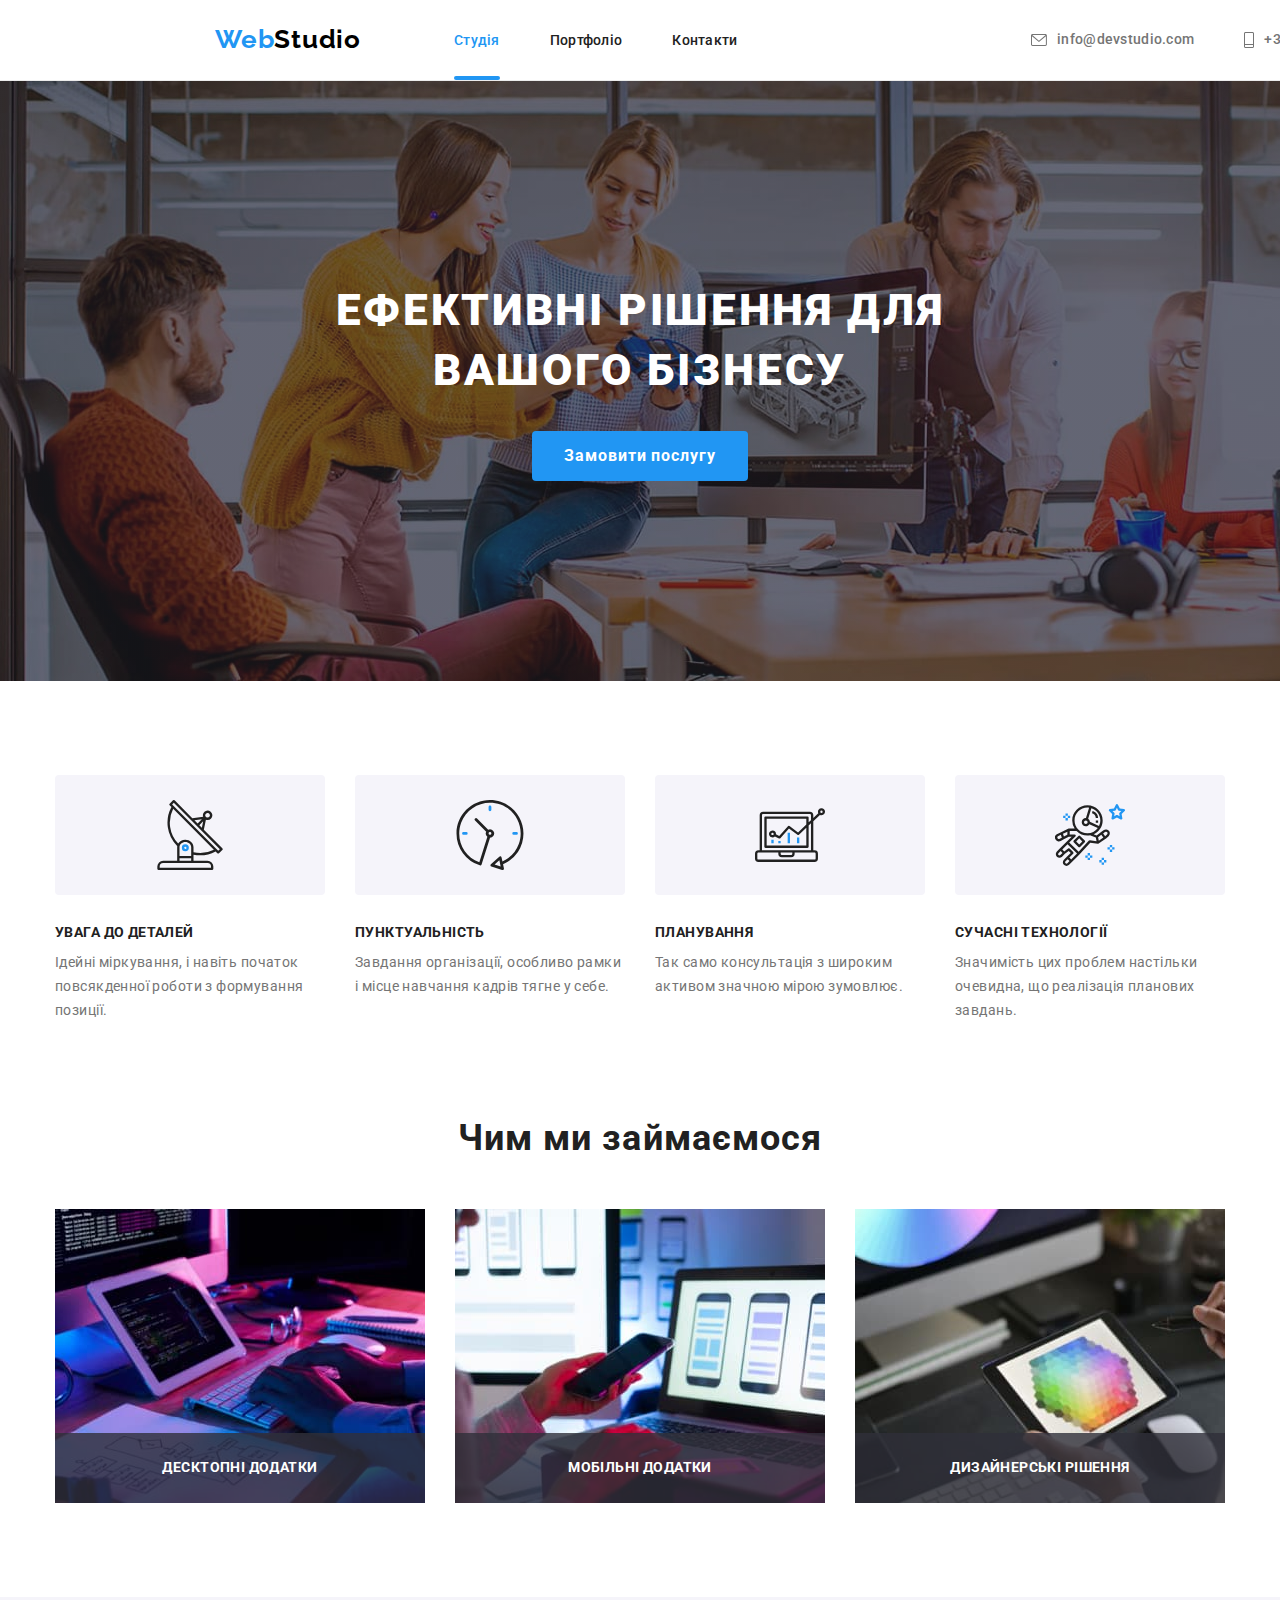
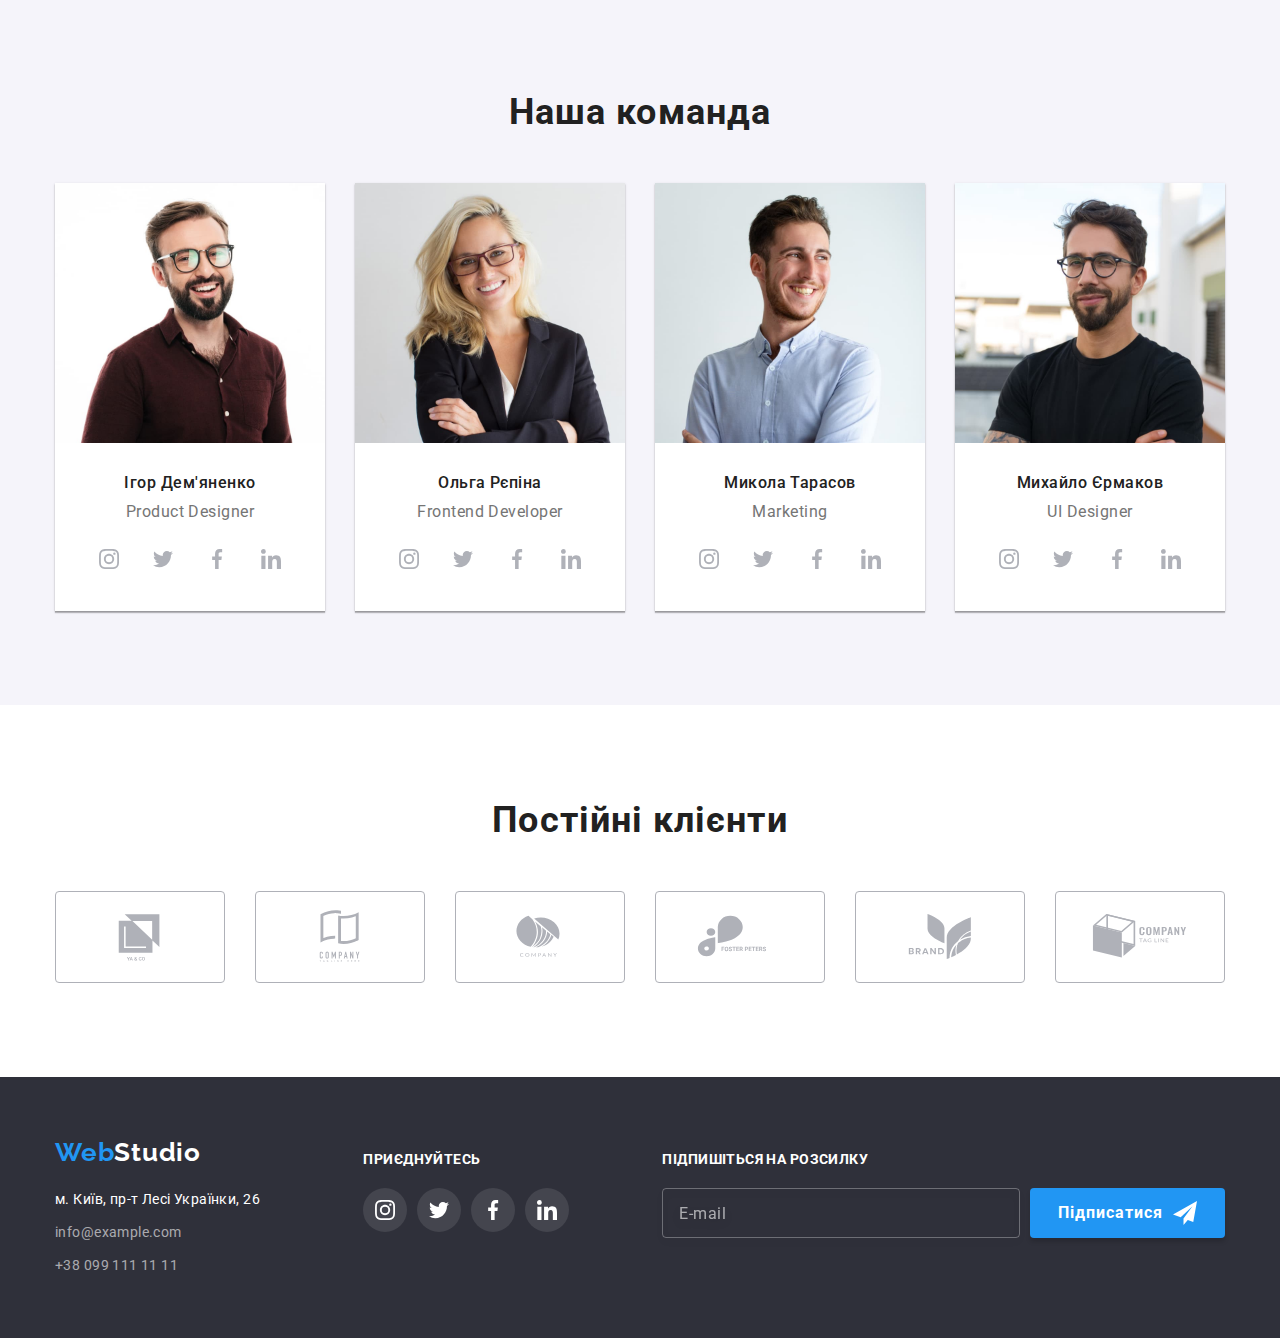
==== commit 9a5c7bc3: "fixed hw6" ====
--- a/index.html
+++ b/index.html
@@ -553,17 +553,16 @@
               </svg>
             </div>
           </div>
-          <label for="user-comment" class="form-label"
-            >Коментар
-            <textarea
-              name="user-comment"
-              id="user-comment"
-              cols="30"
-              rows="10"
-              class="form-comment"
-              placeholder="Введіть текст"
-            ></textarea>
-          </label>
+          <label for="user-comment" class="form-label">Коментар</label>
+          <textarea
+            name="user-comment"
+            id="user-comment"
+            cols="30"
+            rows="10"
+            class="form-comment"
+            placeholder="Введіть текст"
+          ></textarea>
+
           <div class="user-policy-field">
             <input
               type="checkbox"
@@ -579,7 +578,9 @@
                 </svg>
               </span>
               Погоджуюся з розсилкою та приймаю
-              <a class="user-policy-link" href="">Умови договору</a>
+              <a class="user-policy-link" href="">
+                <span class="policy-underline">Умови договору</span></a
+              >
             </label>
           </div>
           <button type="submit" class="form-btn">Відправити</button>
--- a/css/styles.css
+++ b/css/styles.css
@@ -566,6 +566,7 @@
 }
 
 .footer-input {
+  padding-left: 16px;
   width: 358px;
   height: 50px;
   border: 1px solid rgba(255, 255, 255, 0.3);
@@ -590,7 +591,6 @@
 }
 
 .footer-input::placeholder {
-  padding-left: 16px;
   font-size: 16px;
   line-height: 1.25;
   display: flex;
@@ -711,6 +711,7 @@
 .form-input {
   width: 100%;
   height: 40px;
+  padding: 0;
   padding-left: 42px;
   border: 1px solid rgba(33, 33, 33, 0.2);
   border-radius: 4px;
@@ -728,7 +729,7 @@
 
 .form-label {
   font-size: 12px;
-  line-height: 1.67;
+  line-height: 1.17;
   letter-spacing: 0.01em;
   color: var(--second-color);
 }
@@ -737,7 +738,7 @@
   width: 100%;
   height: 120px;
   padding: 12px 16px;
-  margin-bottom: 20px;
+  margin-bottom: 14px;
   border: 1px solid rgba(33, 33, 33, 0.2);
   border-radius: 4px;
   outline: transparent;
@@ -751,19 +752,19 @@
 
 .form-comment::placeholder {
   font-size: 12px;
-  line-height: 1.67;
+  line-height: 1.17;
   letter-spacing: 0.01em;
   color: rgba(117, 117, 117, 0.5);
 }
 
 .user-policy-field {
+  display: flex;
+  align-items: center;
+  justify-content: center;
   margin-bottom: 30px;
-  display: flex;
-  align-items: center;
-  justify-content: center;
-}
-
-.user-policy:checked + .user-policy-text span {
+}
+
+.user-policy:checked + .user-policy-text > .user-check {
   background-color: var(--btn-color);
   fill: var(--btn-gallery-color);
   border: none;
@@ -779,7 +780,7 @@
   color: var(--second-color);
 }
 
-.user-policy-text span {
+.user-policy-text > .user-check {
   display: flex;
   align-items: center;
   justify-content: center;
@@ -792,8 +793,23 @@
 }
 
 .user-policy-link {
+  position: relative;
   margin-left: 5px;
   color: var(--btn-color);
+}
+
+.policy-underline {
+  display: inline-block;
+}
+
+.policy-underline::after {
+  position: absolute;
+  content: "";
+  width: 100%;
+  height: 1px;
+  left: 0;
+  bottom: 5px;
+  background-color: var(--btn-color);
 }
 
 .form-btn {
